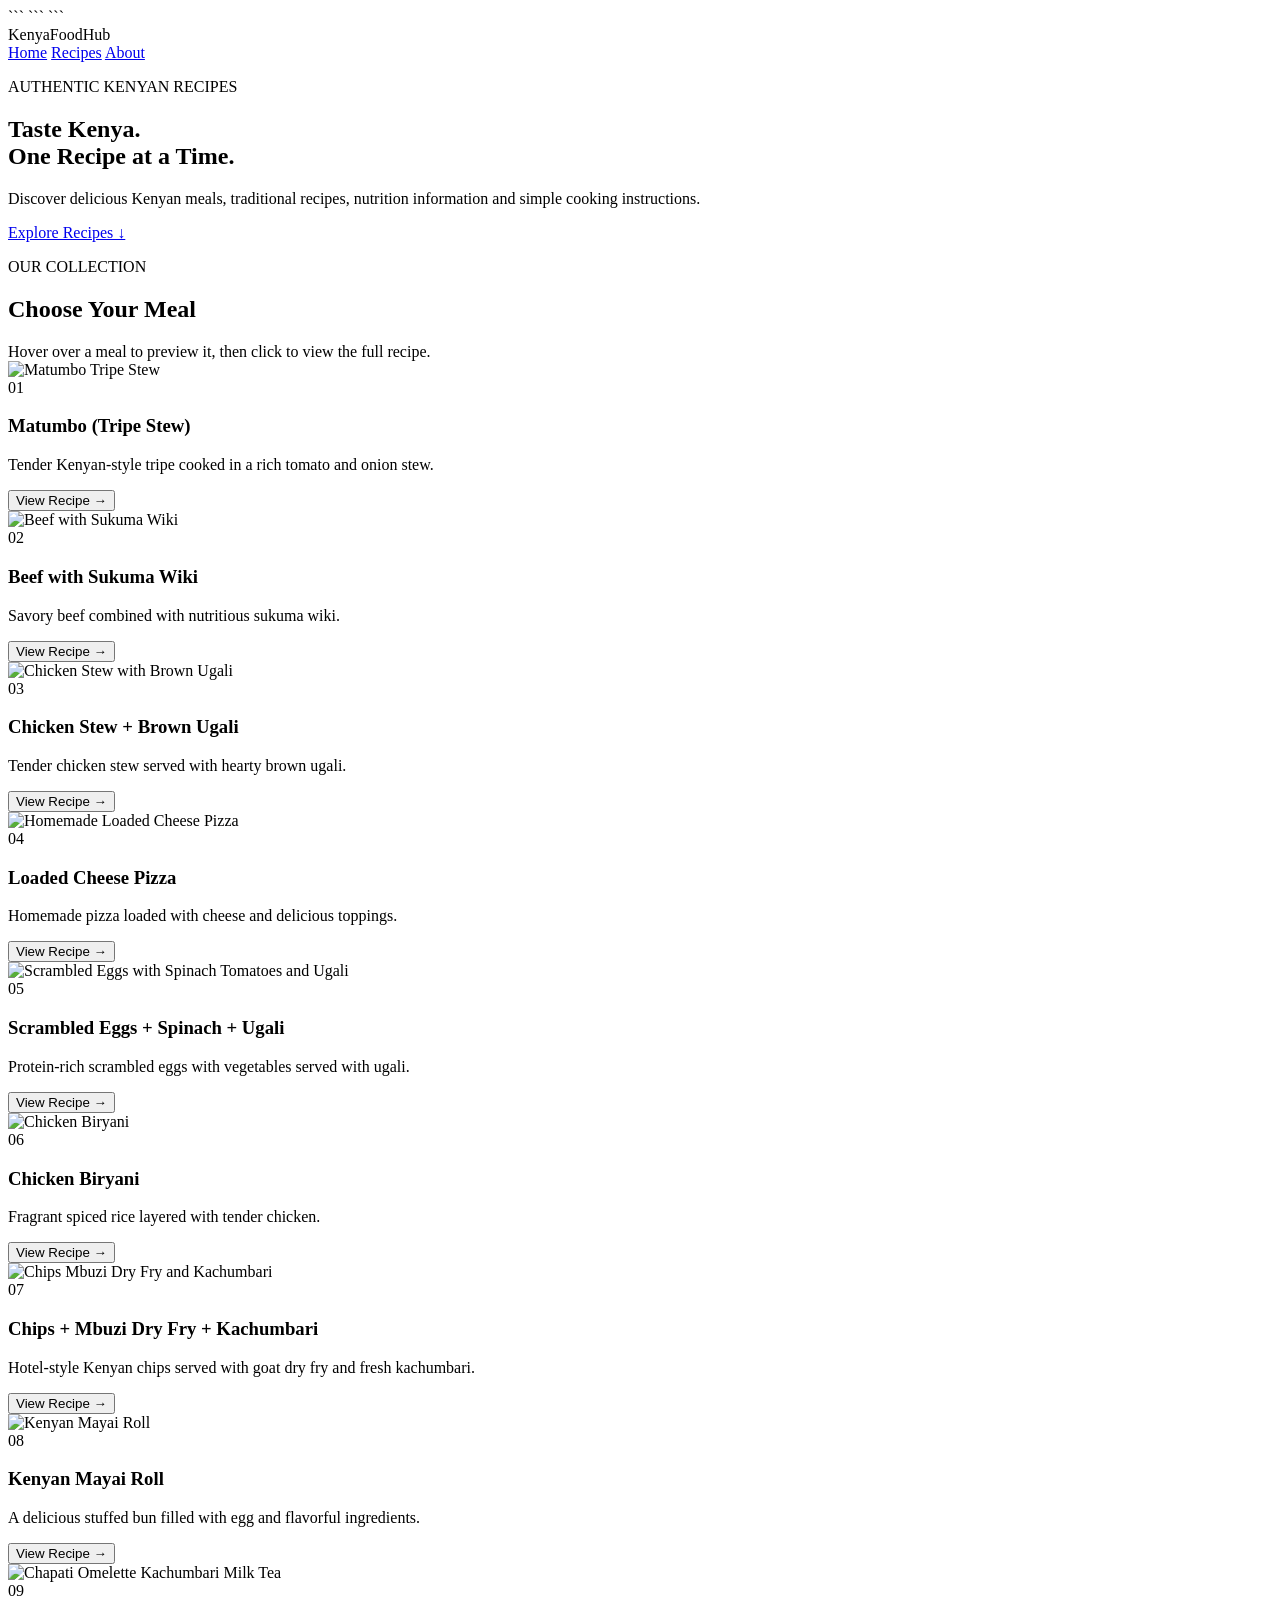
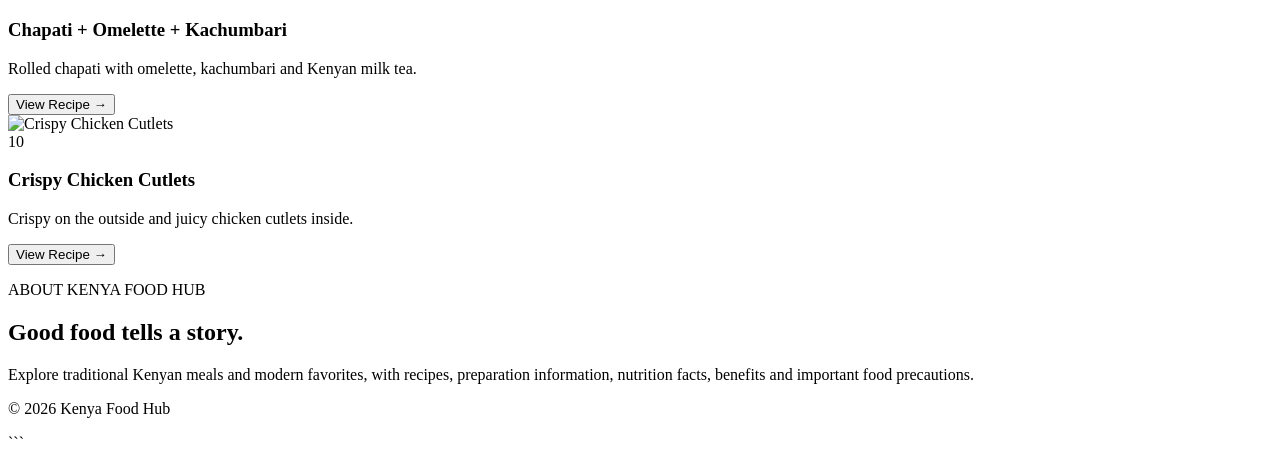
==== index.html @ bd7d0b72 "Create index.html" ====
<!DOCTYPE html>

<html lang="en">

<head>
    <meta charset="UTF-8">
    <meta name="viewport" content="width=device-width, initial-scale=1.0">

```
<title>Kenya Food Hub</title>

<link rel="stylesheet" href="style.css">
```

</head>

<body>

```
<!-- Main Background -->
<div class="background-image"></div>

<!-- Navigation -->
<header class="navbar">

    <div class="logo">
        Kenya<span>Food</span>Hub
    </div>

    <nav>
        <a href="#home">Home</a>
        <a href="#recipes">Recipes</a>
        <a href="#about">About</a>
    </nav>

</header>


<!-- HOME SECTION -->
<main>

    <section id="home" class="hero">

        <div class="hero-content">

            <p class="small-title">
                AUTHENTIC KENYAN RECIPES
            </p>

            <h1>
                Taste Kenya.<br>
                <span>One Recipe at a Time.</span>
            </h1>

            <p class="hero-description">
                Discover delicious Kenyan meals, traditional recipes,
                nutrition information and simple cooking instructions.
            </p>

            <a href="#recipes" class="explore-button">
                Explore Recipes ↓
            </a>

        </div>

    </section>


    <!-- RECIPES -->
    <section id="recipes" class="recipes-section">

        <div class="section-heading">

            <p>OUR COLLECTION</p>

            <h2>
                Choose Your Meal
            </h2>

            <span>
                Hover over a meal to preview it, then click to view the full recipe.
            </span>

        </div>


        <!-- Food Cards -->

        <div class="food-grid">

            <!-- Matumbo -->
            <article class="food-card"
                data-image="images/matumbo.jpg"
                onclick="openRecipe('matumbo')">

                <div class="food-image">
                    <img src="images/matumbo.jpg"
                         alt="Matumbo Tripe Stew">
                </div>

                <div class="food-info">

                    <span class="food-number">01</span>

                    <h3>Matumbo (Tripe Stew)</h3>

                    <p>
                        Tender Kenyan-style tripe cooked in a rich
                        tomato and onion stew.
                    </p>

                    <button>
                        View Recipe →
                    </button>

                </div>

            </article>


            <!-- Beef Sukuma -->
            <article class="food-card"
                data-image="images/beef-sukuma.jpg"
                onclick="openRecipe('beef-sukuma')">

                <div class="food-image">
                    <img src="images/beef-sukuma.jpg"
                         alt="Beef with Sukuma Wiki">
                </div>

                <div class="food-info">

                    <span class="food-number">02</span>

                    <h3>Beef with Sukuma Wiki</h3>

                    <p>
                        Savory beef combined with nutritious
                        sukuma wiki.
                    </p>

                    <button>
                        View Recipe →
                    </button>

                </div>

            </article>


            <!-- Chicken Ugali -->
            <article class="food-card"
                data-image="images/chicken-ugali.jpg"
                onclick="openRecipe('chicken-ugali')">

                <div class="food-image">
                    <img src="images/chicken-ugali.jpg"
                         alt="Chicken Stew with Brown Ugali">
                </div>

                <div class="food-info">

                    <span class="food-number">03</span>

                    <h3>Chicken Stew + Brown Ugali</h3>

                    <p>
                        Tender chicken stew served with
                        hearty brown ugali.
                    </p>

                    <button>
                        View Recipe →
                    </button>

                </div>

            </article>


            <!-- Pizza -->
            <article class="food-card"
                data-image="images/pizza.jpg"
                onclick="openRecipe('pizza')">

                <div class="food-image">
                    <img src="images/pizza.jpg"
                         alt="Homemade Loaded Cheese Pizza">
                </div>

                <div class="food-info">

                    <span class="food-number">04</span>

                    <h3>Loaded Cheese Pizza</h3>

                    <p>
                        Homemade pizza loaded with cheese and
                        delicious toppings.
                    </p>

                    <button>
                        View Recipe →
                    </button>

                </div>

            </article>


            <!-- Eggs -->
            <article class="food-card"
                data-image="images/eggs-ugali.jpg"
                onclick="openRecipe('eggs-ugali')">

                <div class="food-image">
                    <img src="images/eggs-ugali.jpg"
                         alt="Scrambled Eggs with Spinach Tomatoes and Ugali">
                </div>

                <div class="food-info">

                    <span class="food-number">05</span>

                    <h3>Scrambled Eggs + Spinach + Ugali</h3>

                    <p>
                        Protein-rich scrambled eggs with vegetables
                        served with ugali.
                    </p>

                    <button>
                        View Recipe →
                    </button>

                </div>

            </article>


            <!-- Biryani -->
            <article class="food-card"
                data-image="images/biryani.jpg"
                onclick="openRecipe('biryani')">

                <div class="food-image">
                    <img src="images/biryani.jpg"
                         alt="Chicken Biryani">
                </div>

                <div class="food-info">

                    <span class="food-number">06</span>

                    <h3>Chicken Biryani</h3>

                    <p>
                        Fragrant spiced rice layered with
                        tender chicken.
                    </p>

                    <button>
                        View Recipe →
                    </button>

                </div>

            </article>


            <!-- Chips Mbuzi -->
            <article class="food-card"
                data-image="images/chips-mbuzi.jpg"
                onclick="openRecipe('chips-mbuzi')">

                <div class="food-image">
                    <img src="images/chips-mbuzi.jpg"
                         alt="Chips Mbuzi Dry Fry and Kachumbari">
                </div>

                <div class="food-info">

                    <span class="food-number">07</span>

                    <h3>Chips + Mbuzi Dry Fry + Kachumbari</h3>

                    <p>
                        Hotel-style Kenyan chips served with
                        goat dry fry and fresh kachumbari.
                    </p>

                    <button>
                        View Recipe →
                    </button>

                </div>

            </article>


            <!-- Mayai Roll -->
            <article class="food-card"
                data-image="images/mayai-roll.jpg"
                onclick="openRecipe('mayai-roll')">

                <div class="food-image">
                    <img src="images/mayai-roll.jpg"
                         alt="Kenyan Mayai Roll">
                </div>

                <div class="food-info">

                    <span class="food-number">08</span>

                    <h3>Kenyan Mayai Roll</h3>

                    <p>
                        A delicious stuffed bun filled with
                        egg and flavorful ingredients.
                    </p>

                    <button>
                        View Recipe →
                    </button>

                </div>

            </article>


            <!-- Chapati -->
            <article class="food-card"
                data-image="images/chapati-omelette.jpg"
                onclick="openRecipe('chapati-omelette')">

                <div class="food-image">
                    <img src="images/chapati-omelette.jpg"
                         alt="Chapati Omelette Kachumbari Milk Tea">
                </div>

                <div class="food-info">

                    <span class="food-number">09</span>

                    <h3>Chapati + Omelette + Kachumbari</h3>

                    <p>
                        Rolled chapati with omelette, kachumbari
                        and Kenyan milk tea.
                    </p>

                    <button>
                        View Recipe →
                    </button>

                </div>

            </article>


            <!-- Chicken Cutlets -->
            <article class="food-card"
                data-image="images/chicken-cutlets.jpg"
                onclick="openRecipe('chicken-cutlets')">

                <div class="food-image">
                    <img src="images/chicken-cutlets.jpg"
                         alt="Crispy Chicken Cutlets">
                </div>

                <div class="food-info">

                    <span class="food-number">10</span>

                    <h3>Crispy Chicken Cutlets</h3>

                    <p>
                        Crispy on the outside and juicy
                        chicken cutlets inside.
                    </p>

                    <button>
                        View Recipe →
                    </button>

                </div>

            </article>

        </div>

    </section>


    <!-- ABOUT -->
    <section id="about" class="about-section">

        <p>ABOUT KENYA FOOD HUB</p>

        <h2>
            Good food tells a story.
        </h2>

        <p>
            Explore traditional Kenyan meals and modern favorites,
            with recipes, preparation information, nutrition facts,
            benefits and important food precautions.
        </p>

    </section>

</main>


<footer>

    <p>
        © 2026 Kenya Food Hub
    </p>

</footer>


<script src="script.js"></script>
```

</body>

</html>
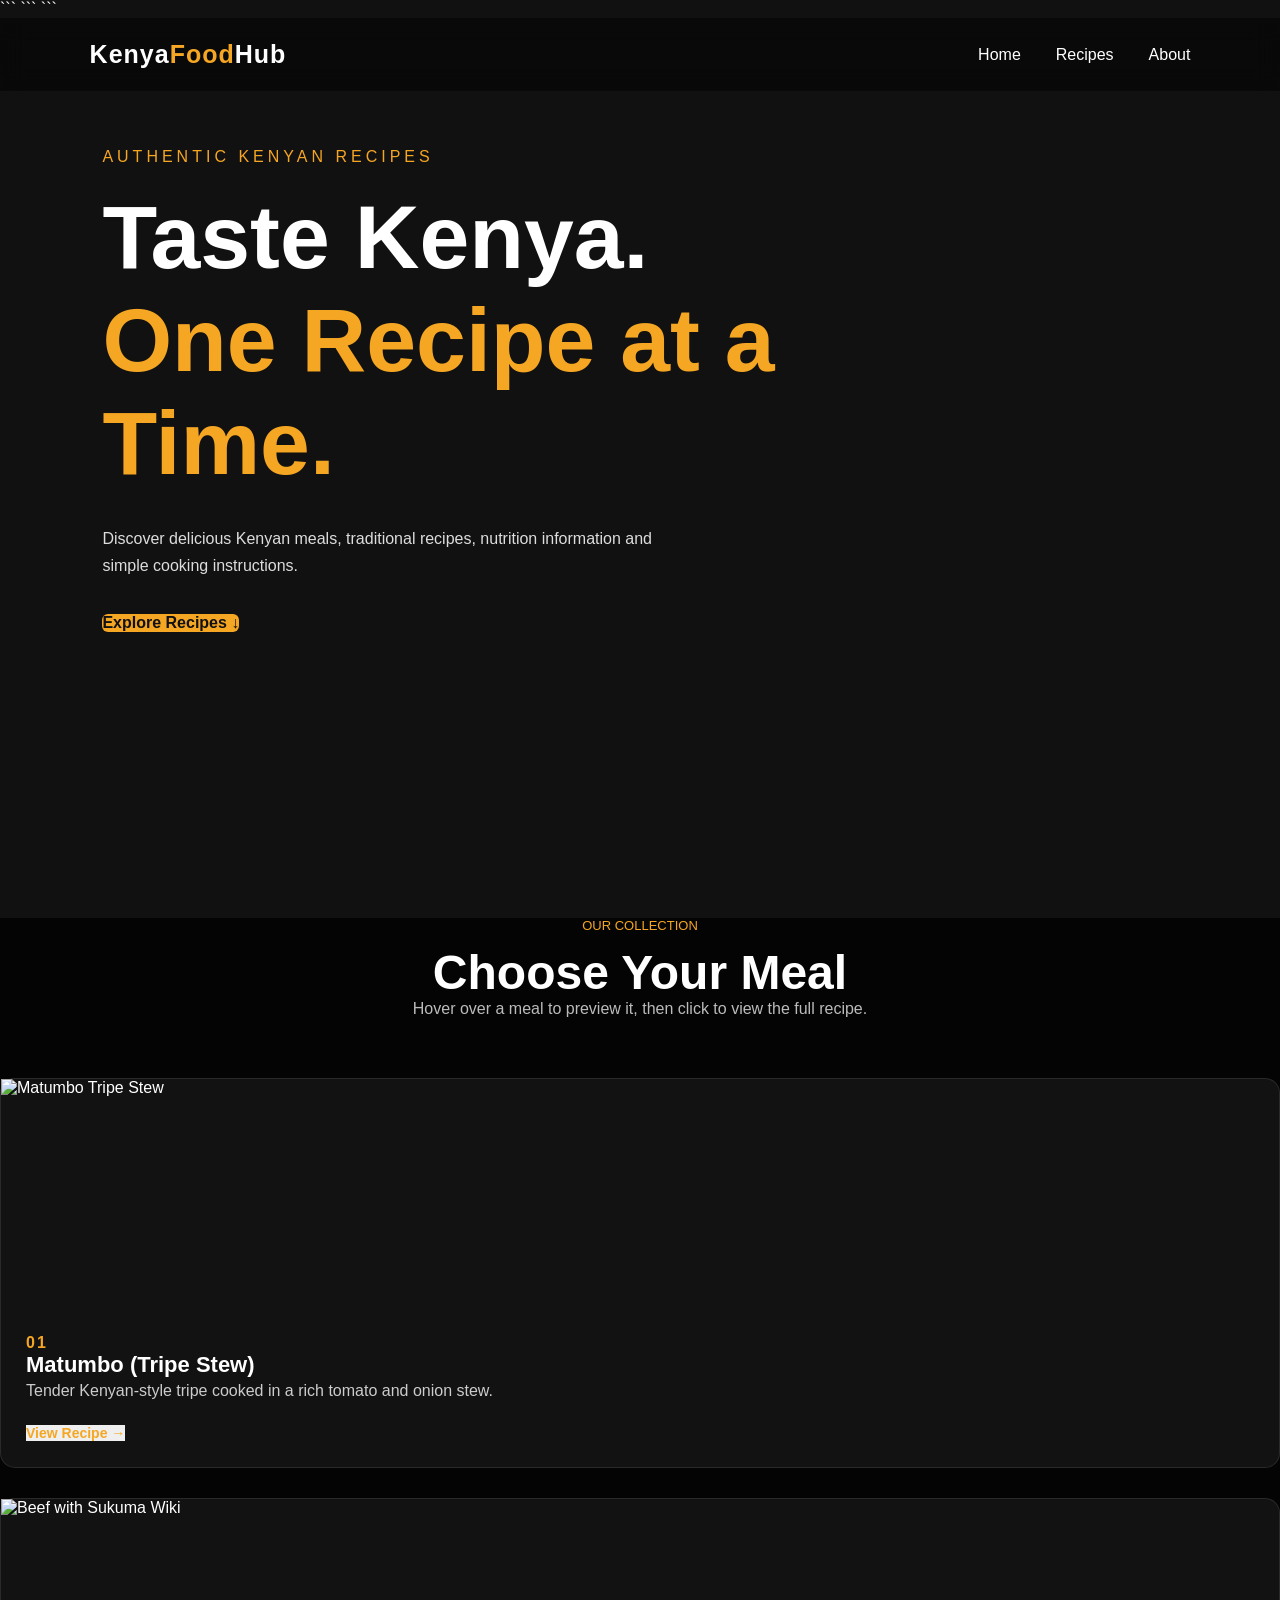
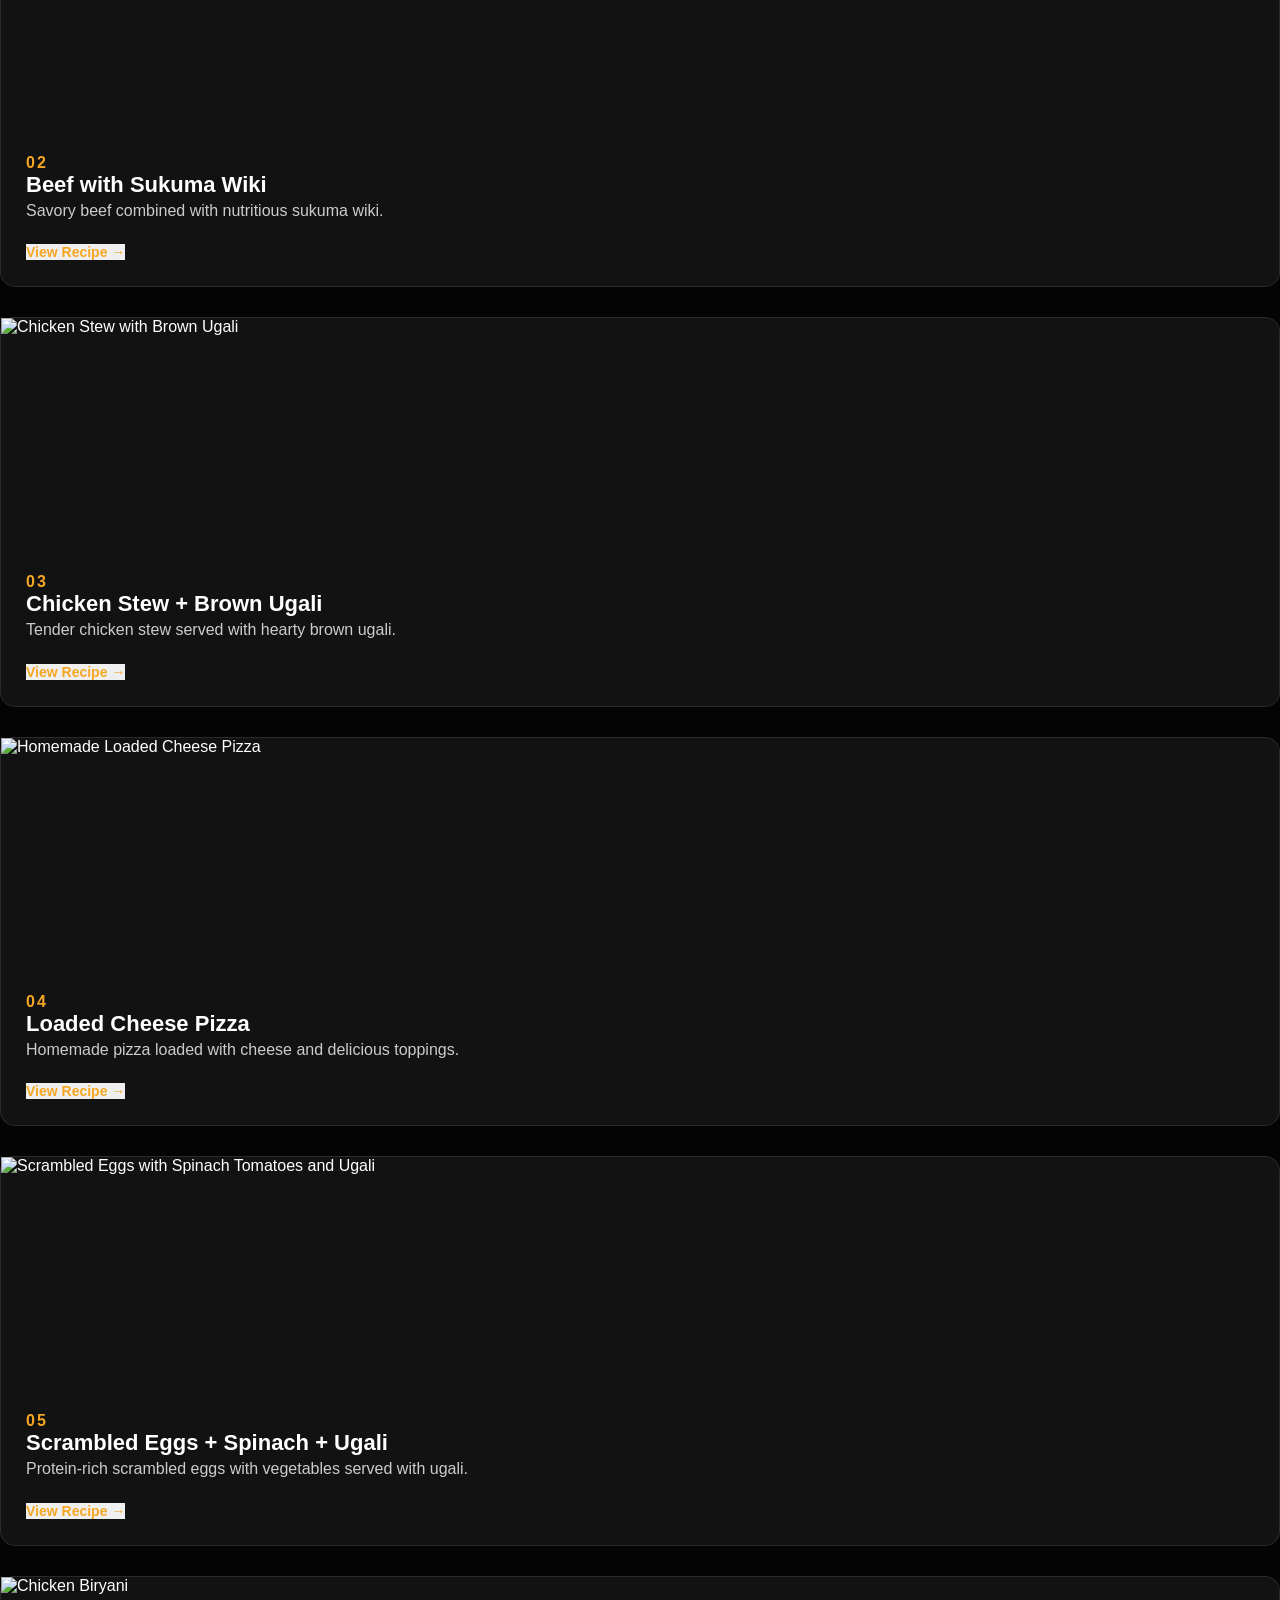
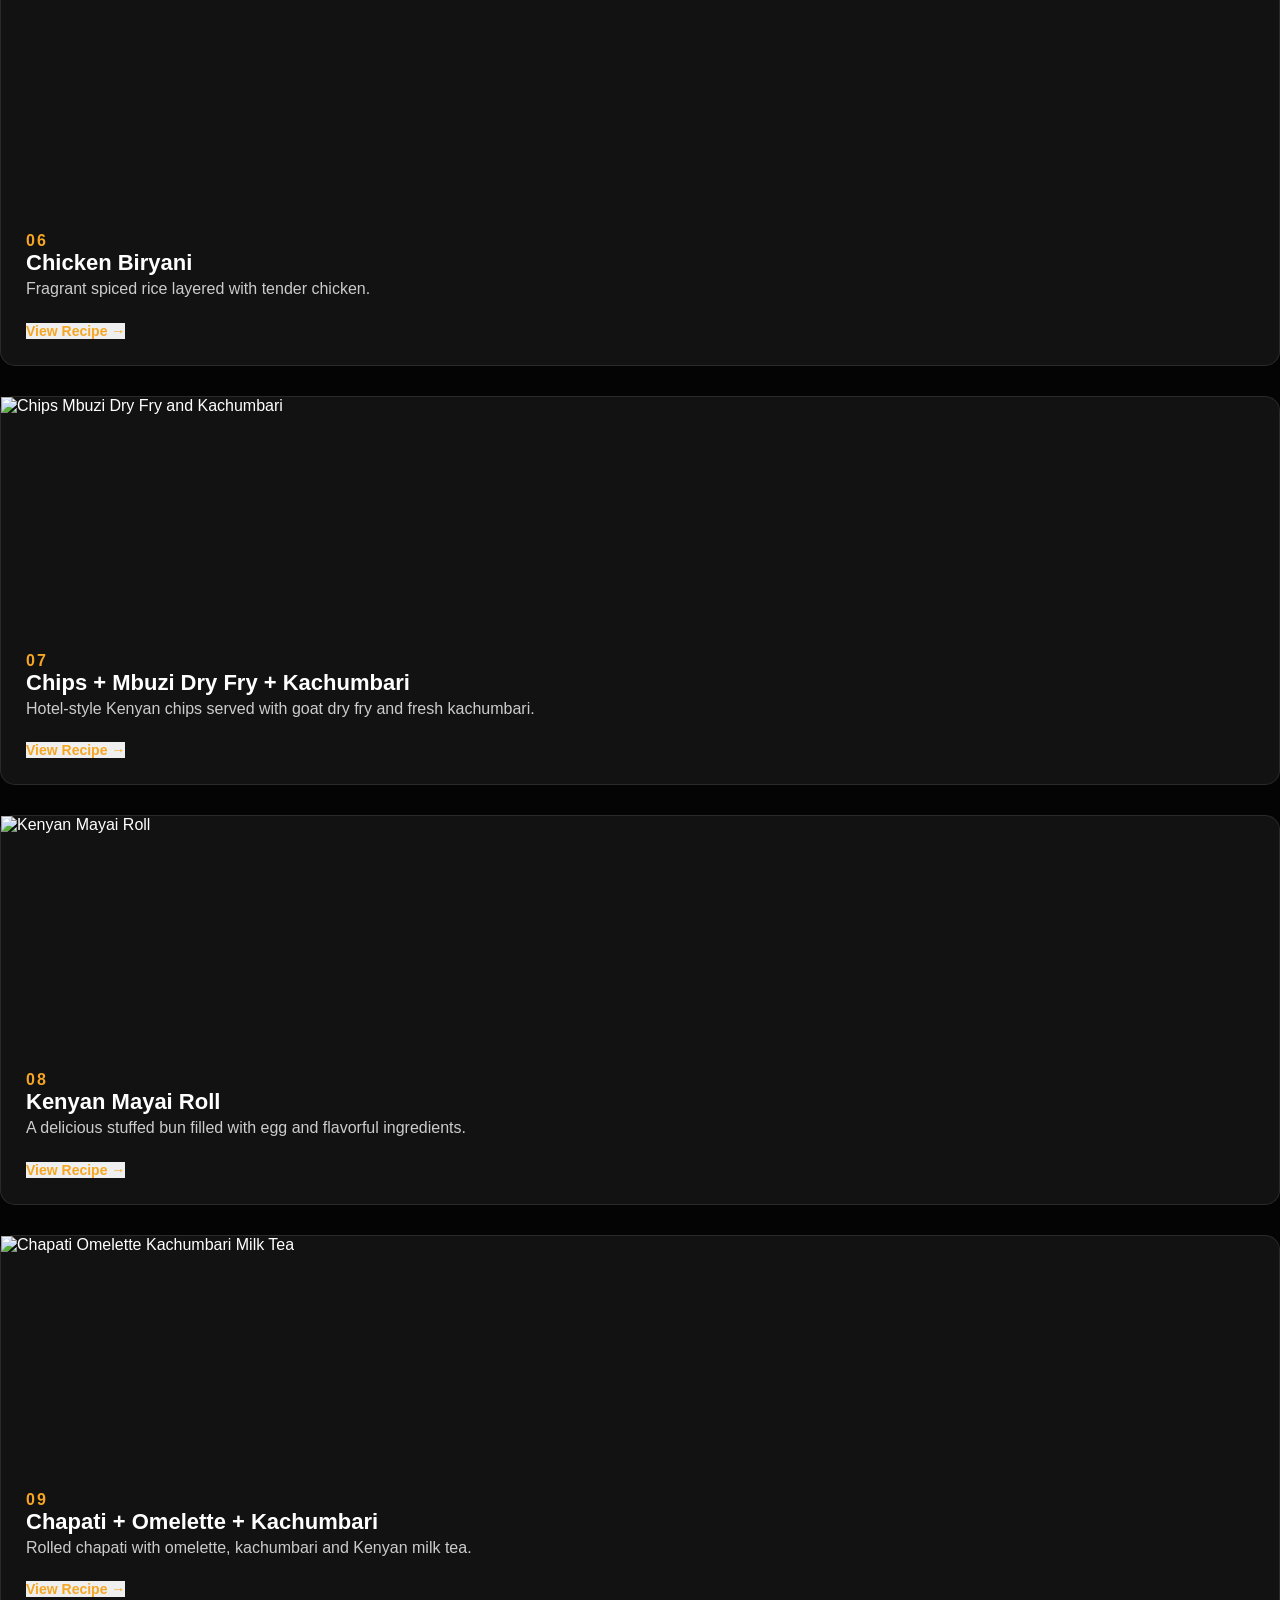
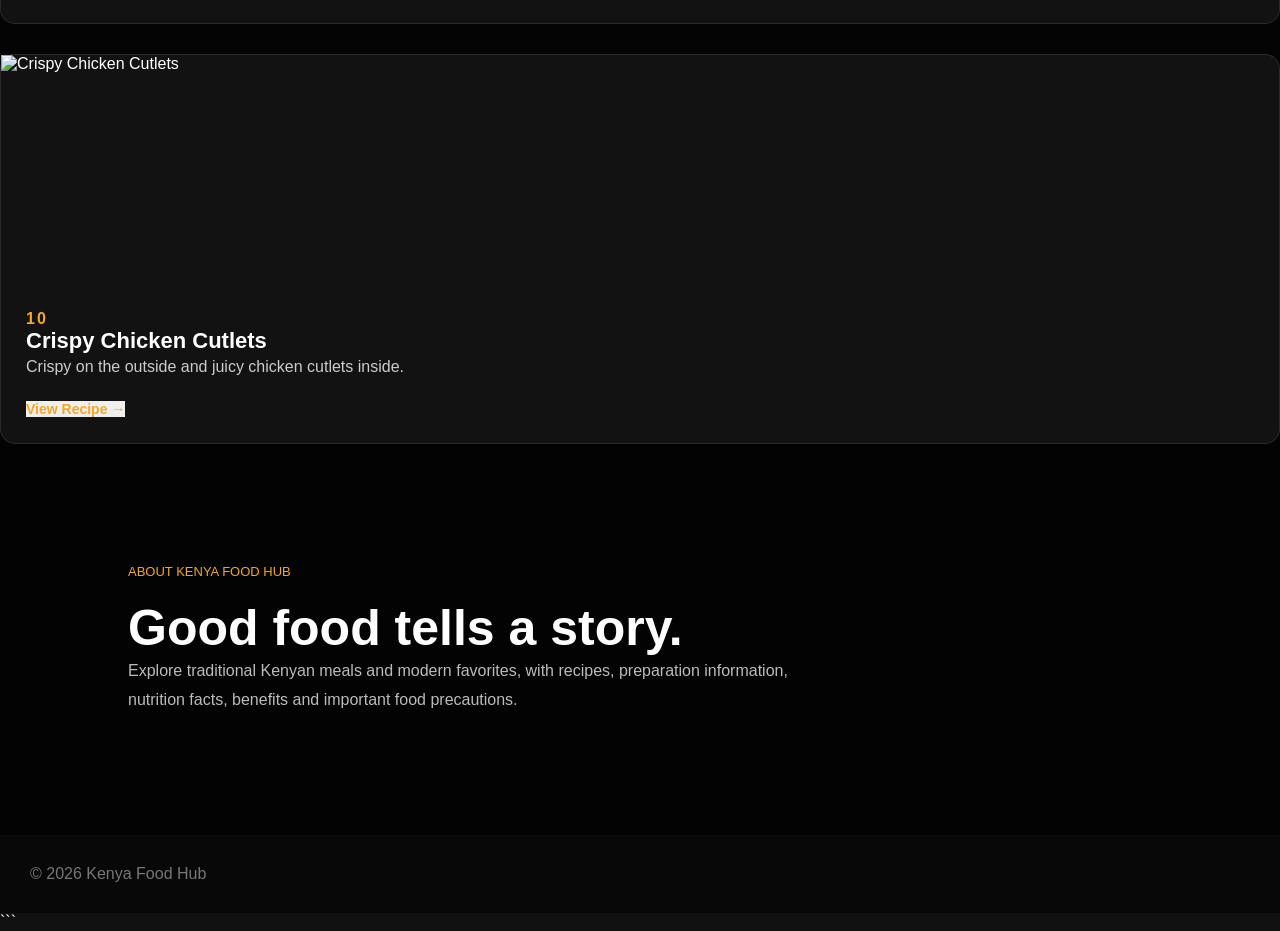
==== commit 9da21ca4: "Update index.html" ====
--- a/index.html
+++ b/index.html
@@ -90,11 +90,11 @@
 
             <!-- Matumbo -->
             <article class="food-card"
-                data-image="images/matumbo.jpg"
+                data-image="images/matumbo.jpeg"
                 onclick="openRecipe('matumbo')">
 
                 <div class="food-image">
-                    <img src="images/matumbo.jpg"
+                    <img src="images/matumbo.jpeg"
                          alt="Matumbo Tripe Stew">
                 </div>
 
@@ -120,11 +120,11 @@
 
             <!-- Beef Sukuma -->
             <article class="food-card"
-                data-image="images/beef-sukuma.jpg"
+                data-image="images/beef-sukuma.jpeg"
                 onclick="openRecipe('beef-sukuma')">
 
                 <div class="food-image">
-                    <img src="images/beef-sukuma.jpg"
+                    <img src="images/beef-sukuma.jpeg"
                          alt="Beef with Sukuma Wiki">
                 </div>
 
@@ -150,11 +150,11 @@
 
             <!-- Chicken Ugali -->
             <article class="food-card"
-                data-image="images/chicken-ugali.jpg"
+                data-image="images/chicken-ugali.jpeg"
                 onclick="openRecipe('chicken-ugali')">
 
                 <div class="food-image">
-                    <img src="images/chicken-ugali.jpg"
+                    <img src="images/chicken-ugali.jpeg"
                          alt="Chicken Stew with Brown Ugali">
                 </div>
 
@@ -180,11 +180,11 @@
 
             <!-- Pizza -->
             <article class="food-card"
-                data-image="images/pizza.jpg"
+                data-image="images/pizza.jpeg"
                 onclick="openRecipe('pizza')">
 
                 <div class="food-image">
-                    <img src="images/pizza.jpg"
+                    <img src="images/pizza.jpeg"
                          alt="Homemade Loaded Cheese Pizza">
                 </div>
 
@@ -210,11 +210,11 @@
 
             <!-- Eggs -->
             <article class="food-card"
-                data-image="images/eggs-ugali.jpg"
+                data-image="images/eggs-ugali.jpeg"
                 onclick="openRecipe('eggs-ugali')">
 
                 <div class="food-image">
-                    <img src="images/eggs-ugali.jpg"
+                    <img src="images/eggs-ugali.jpeg"
                          alt="Scrambled Eggs with Spinach Tomatoes and Ugali">
                 </div>
 
@@ -240,11 +240,11 @@
 
             <!-- Biryani -->
             <article class="food-card"
-                data-image="images/biryani.jpg"
+                data-image="images/biryani.jpeg"
                 onclick="openRecipe('biryani')">
 
                 <div class="food-image">
-                    <img src="images/biryani.jpg"
+                    <img src="images/biryani.jpeg"
                          alt="Chicken Biryani">
                 </div>
 
@@ -270,11 +270,11 @@
 
             <!-- Chips Mbuzi -->
             <article class="food-card"
-                data-image="images/chips-mbuzi.jpg"
+                data-image="images/chips-mbuzi.jpeg"
                 onclick="openRecipe('chips-mbuzi')">
 
                 <div class="food-image">
-                    <img src="images/chips-mbuzi.jpg"
+                    <img src="images/chips-mbuzi.jpeg"
                          alt="Chips Mbuzi Dry Fry and Kachumbari">
                 </div>
 
@@ -300,11 +300,11 @@
 
             <!-- Mayai Roll -->
             <article class="food-card"
-                data-image="images/mayai-roll.jpg"
+                data-image="images/mayai-roll.jpeg"
                 onclick="openRecipe('mayai-roll')">
 
                 <div class="food-image">
-                    <img src="images/mayai-roll.jpg"
+                    <img src="images/mayai-roll.jpeg"
                          alt="Kenyan Mayai Roll">
                 </div>
 
@@ -330,11 +330,11 @@
 
             <!-- Chapati -->
             <article class="food-card"
-                data-image="images/chapati-omelette.jpg"
+                data-image="images/chapati-omelette.jpeg"
                 onclick="openRecipe('chapati-omelette')">
 
                 <div class="food-image">
-                    <img src="images/chapati-omelette.jpg"
+                    <img src="images/chapati-omelette.jpeg"
                          alt="Chapati Omelette Kachumbari Milk Tea">
                 </div>
 
@@ -360,11 +360,11 @@
 
             <!-- Chicken Cutlets -->
             <article class="food-card"
-                data-image="images/chicken-cutlets.jpg"
+                data-image="images/chicken-cutlets.jpeg"
                 onclick="openRecipe('chicken-cutlets')">
 
                 <div class="food-image">
-                    <img src="images/chicken-cutlets.jpg"
+                    <img src="images/chicken-cutlets.jpeg"
                          alt="Crispy Chicken Cutlets">
                 </div>
 
--- a/style.css
+++ b/style.css
@@ -0,0 +1,578 @@
+/* =========================================
+KENYA FOOD HUB
+MAIN WEBSITE STYLES
+========================================= */
+
+/* RESET */
+
+* {
+  margin: 0;
+  padding: 0;
+  box-sizing: border-box;
+  }
+
+/* BODY */
+
+body {
+font-family: Arial, Helvetica, sans-serif;
+color: white;
+background: #111;
+overflow-x: hidden;
+}
+
+/* =========================================
+MAIN BACKGROUND
+========================================= */
+
+.background-image {
+position: fixed;
+inset: 0;
+
+```
+background-image:
+    linear-gradient(
+        rgba(0, 0, 0, 0.65),
+        rgba(0, 0, 0, 0.85)
+    ),
+    url("images/main-food.jpg");
+
+background-size: cover;
+background-position: center;
+
+z-index: -3;
+
+transform: scale(1.05);
+```
+
+}
+
+/* =========================================
+NAVIGATION
+========================================= */
+
+.navbar {
+position: fixed;
+
+```
+top: 0;
+left: 0;
+
+width: 100%;
+
+display: flex;
+justify-content: space-between;
+align-items: center;
+
+padding: 22px 7%;
+
+background: rgba(0, 0, 0, 0.45);
+
+backdrop-filter: blur(12px);
+
+z-index: 100;
+```
+
+}
+
+.logo {
+font-size: 25px;
+font-weight: bold;
+letter-spacing: 1px;
+}
+
+.logo span {
+color: #f5a623;
+}
+
+.navbar nav {
+display: flex;
+gap: 35px;
+}
+
+.navbar nav a {
+color: white;
+text-decoration: none;
+
+```
+font-size: 15px;
+
+transition: 0.3s;
+```
+
+}
+
+.navbar nav a:hover {
+color: #f5a623;
+}
+
+/* =========================================
+HERO
+========================================= */
+
+.hero {
+min-height: 100vh;
+
+```
+display: flex;
+align-items: center;
+
+padding: 130px 8% 80px;
+```
+
+}
+
+.hero-content {
+max-width: 750px;
+}
+
+.small-title {
+color: #f5a623;
+
+```
+font-size: 14px;
+
+letter-spacing: 4px;
+
+margin-bottom: 20px;
+```
+
+}
+
+.hero h1 {
+font-size: clamp(45px, 7vw, 90px);
+
+```
+line-height: 0.95;
+
+margin-bottom: 30px;
+```
+
+}
+
+.hero h1 span {
+color: #f5a623;
+}
+
+.hero-description {
+max-width: 600px;
+
+```
+font-size: 18px;
+
+line-height: 1.7;
+
+color: #ddd;
+
+margin-bottom: 35px;
+```
+
+}
+
+.explore-button {
+display: inline-block;
+
+```
+padding: 15px 28px;
+
+background: #f5a623;
+
+color: #111;
+
+text-decoration: none;
+
+font-weight: bold;
+
+border-radius: 6px;
+
+transition: 0.3s;
+```
+
+}
+
+.explore-button:hover {
+transform: translateY(-4px);
+
+```
+background: white;
+```
+
+}
+
+/* =========================================
+RECIPES SECTION
+========================================= */
+
+.recipes-section {
+position: relative;
+
+```
+padding: 100px 7%;
+
+background: rgba(0, 0, 0, 0.72);
+```
+
+}
+
+.section-heading {
+text-align: center;
+
+```
+max-width: 700px;
+
+margin: 0 auto 60px;
+```
+
+}
+
+.section-heading p {
+color: #f5a623;
+
+```
+letter-spacing: 3px;
+
+font-size: 13px;
+
+margin-bottom: 12px;
+```
+
+}
+
+.section-heading h2 {
+font-size: 48px;
+
+```
+margin-bottom: 15px;
+```
+
+}
+
+.section-heading span {
+color: #bbb;
+
+```
+line-height: 1.6;
+```
+
+}
+
+/* =========================================
+FOOD GRID
+========================================= */
+
+.food-grid {
+display: grid;
+
+```
+grid-template-columns:
+    repeat(auto-fit, minmax(280px, 1fr));
+
+gap: 30px;
+
+max-width: 1400px;
+
+margin: auto;
+```
+
+}
+
+/* =========================================
+FOOD CARD
+========================================= */
+
+.food-card {
+position: relative;
+
+```
+overflow: hidden;
+
+border-radius: 15px;
+
+background: rgba(20, 20, 20, 0.9);
+
+border: 1px solid rgba(255, 255, 255, 0.1);
+
+cursor: pointer;
+
+transition:
+    transform 0.4s ease,
+    border 0.4s ease;
+```
+
+}
+
+.food-card:hover {
+transform: translateY(-10px);
+
+```
+border-color: #f5a623;
+```
+
+}
+
+/* =========================================
+HOVER BACKGROUND EFFECT
+========================================= */
+
+.food-card::before {
+content: "";
+
+```
+position: absolute;
+
+inset: -25px;
+
+background-image:
+    var(--food-background);
+
+background-size: cover;
+
+background-position: center;
+
+filter: blur(18px);
+
+opacity: 0;
+
+transform: scale(1.15);
+
+transition: opacity 0.5s ease;
+
+z-index: 0;
+```
+
+}
+
+.food-card:hover::before {
+opacity: 0.35;
+}
+
+/* DARK LAYER */
+
+.food-card::after {
+content: "";
+
+```
+position: absolute;
+
+inset: 0;
+
+background:
+    linear-gradient(
+        rgba(0,0,0,0.25),
+        rgba(0,0,0,0.85)
+    );
+
+opacity: 0;
+
+transition: 0.5s;
+
+z-index: 1;
+```
+
+}
+
+.food-card:hover::after {
+opacity: 1;
+}
+
+/* =========================================
+FOOD IMAGE
+========================================= */
+
+.food-image {
+height: 230px;
+
+```
+overflow: hidden;
+
+position: relative;
+
+z-index: 2;
+```
+
+}
+
+.food-image img {
+width: 100%;
+
+```
+height: 100%;
+
+object-fit: cover;
+
+transition: 0.6s;
+```
+
+}
+
+.food-card:hover .food-image img {
+transform: scale(1.08);
+}
+
+/* =========================================
+FOOD INFORMATION
+========================================= */
+
+.food-info {
+position: relative;
+
+```
+z-index: 3;
+
+padding: 25px;
+```
+
+}
+
+.food-number {
+color: #f5a623;
+
+```
+font-size: 13px;
+
+font-weight: bold;
+
+letter-spacing: 2px;
+```
+
+}
+
+.food-info h3 {
+font-size: 22px;
+
+```
+margin: 10px 0 12px;
+```
+
+}
+
+.food-info p {
+color: #ccc;
+
+```
+font-size: 14px;
+
+line-height: 1.6;
+
+margin-bottom: 20px;
+```
+
+}
+
+.food-info button {
+border: none;
+
+```
+background: transparent;
+
+color: #f5a623;
+
+font-weight: bold;
+
+cursor: pointer;
+
+font-size: 14px;
+```
+
+}
+
+/* =========================================
+ABOUT
+========================================= */
+
+.about-section {
+padding: 120px 10%;
+
+```
+text-align: center;
+
+background: rgba(0, 0, 0, 0.8);
+```
+
+}
+
+.about-section > p:first-child {
+color: #f5a623;
+
+```
+letter-spacing: 3px;
+
+font-size: 13px;
+
+margin-bottom: 20px;
+```
+
+}
+
+.about-section h2 {
+font-size: 50px;
+
+```
+margin-bottom: 25px;
+```
+
+}
+
+.about-section p:last-child {
+max-width: 700px;
+
+```
+margin: auto;
+
+color: #bbb;
+
+line-height: 1.8;
+```
+
+}
+
+/* =========================================
+FOOTER
+========================================= */
+
+footer {
+padding: 30px;
+
+```
+text-align: center;
+
+background: #080808;
+
+color: #777;
+```
+
+}
+
+/* =========================================
+MOBILE
+========================================= */
+
+@media (max-width: 700px) {
+
+```
+.navbar {
+    padding: 18px 5%;
+}
+
+.navbar nav {
+    gap: 15px;
+}
+
+.navbar nav a {
+    font-size: 13px;
+}
+
+.hero {
+    padding-left: 6%;
+    padding-right: 6%;
+}
+
+.section-heading h2 {
+    font-size: 36px;
+}
+
+.about-section h2 {
+    font-size: 36px;
+}
+```
+
+}
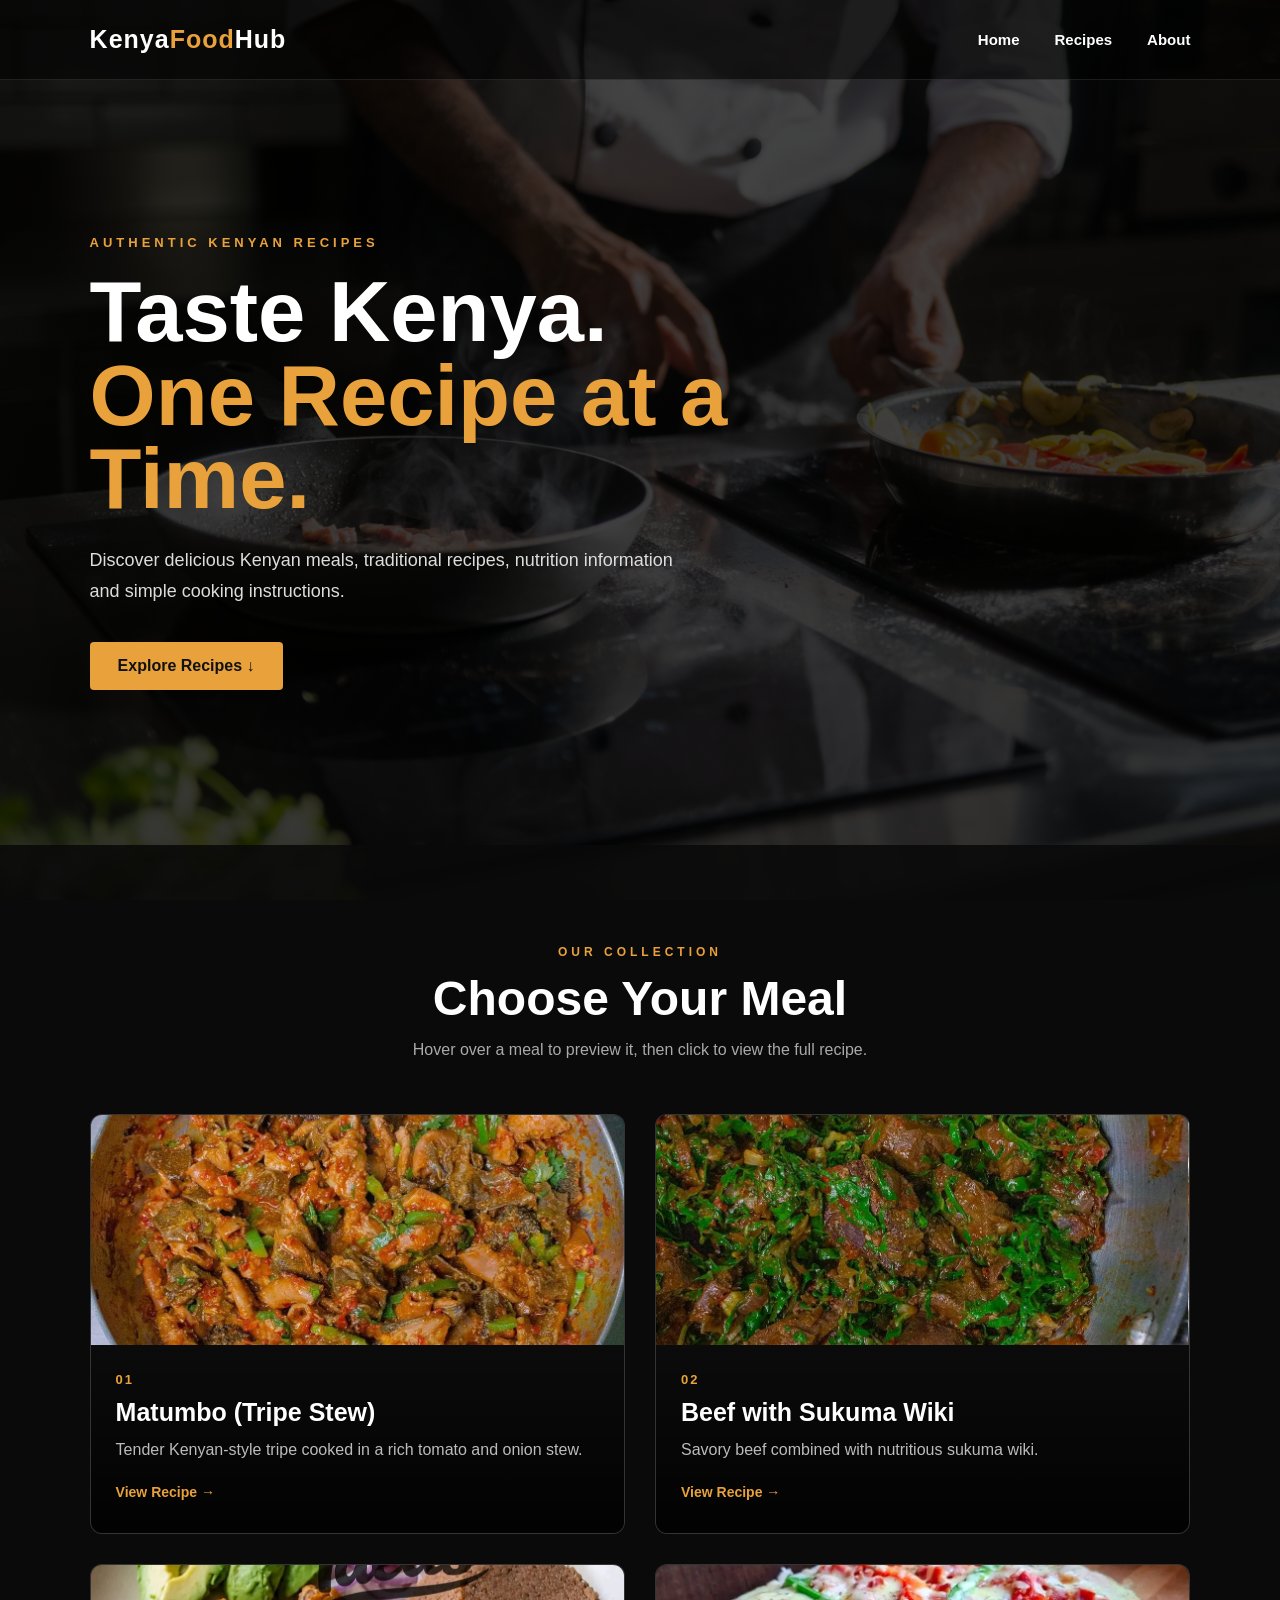
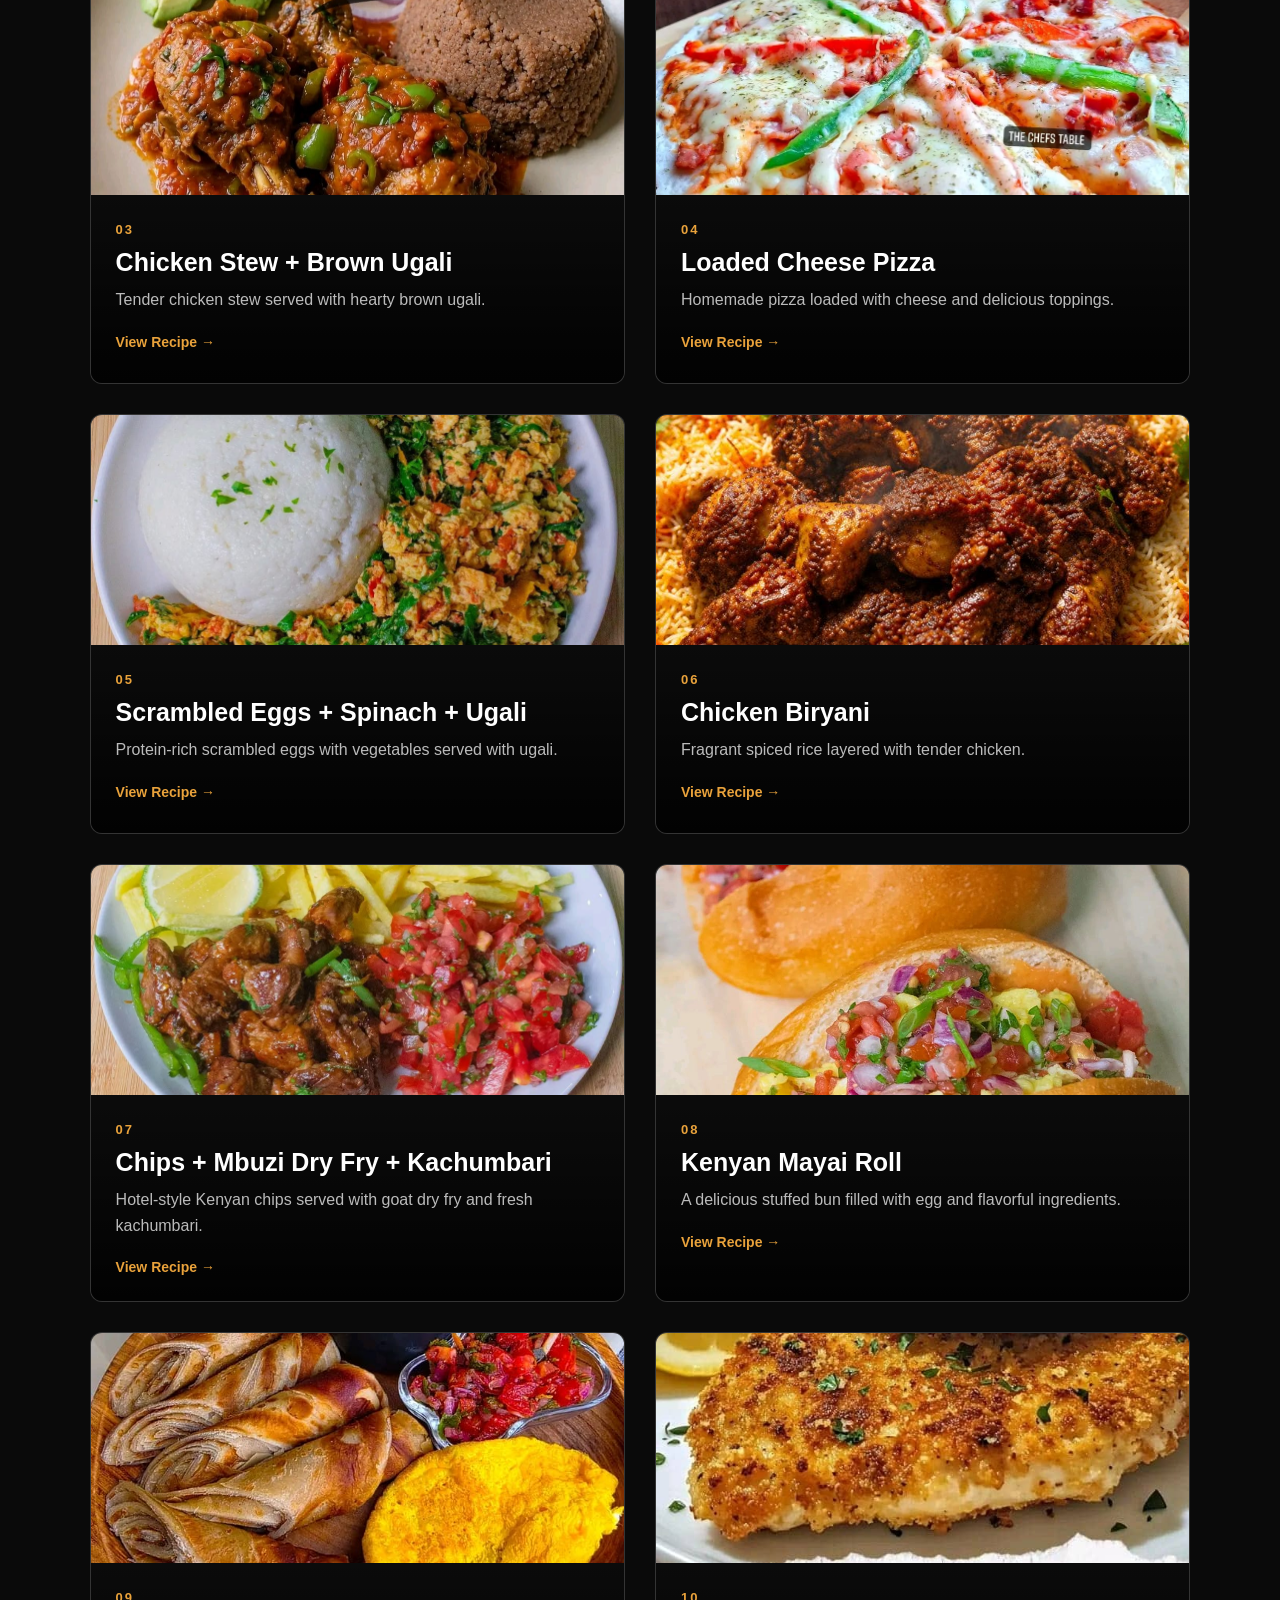
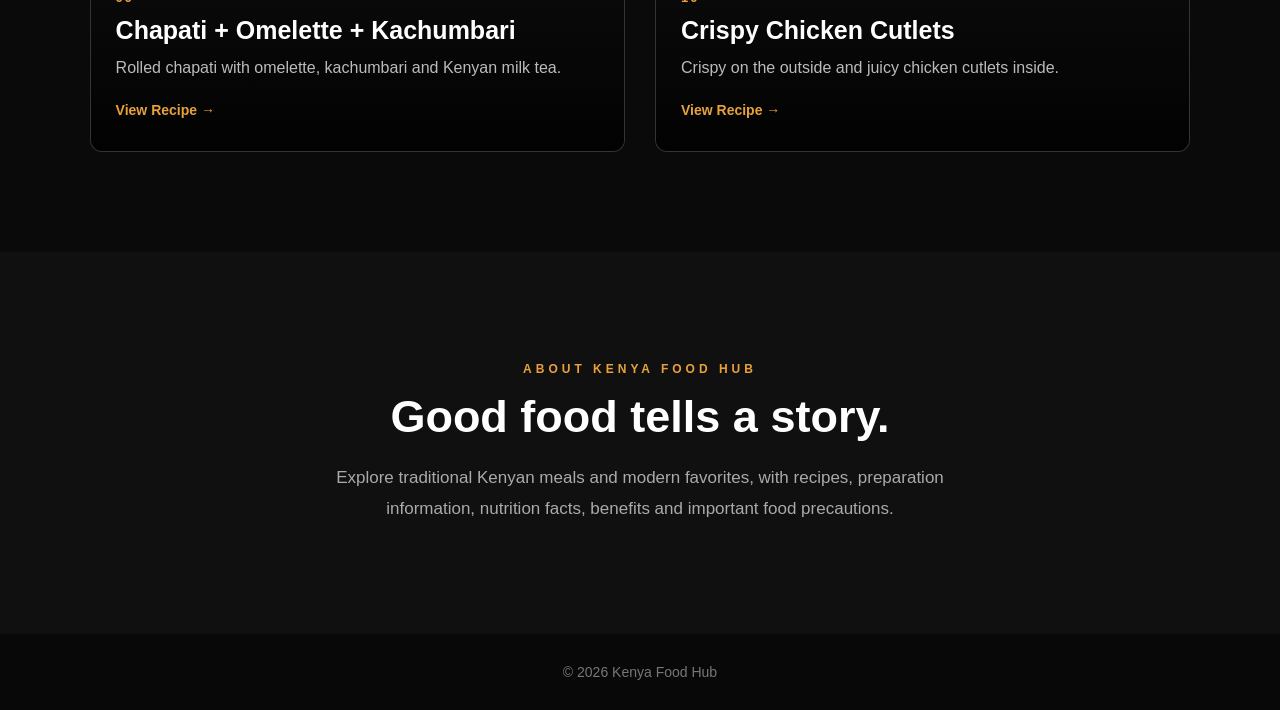
==== commit 1d661e56: "Update index.html" ====
--- a/index.html
+++ b/index.html
@@ -1,28 +1,17 @@
 <!DOCTYPE html>
-
 <html lang="en">
-
 <head>
     <meta charset="UTF-8">
     <meta name="viewport" content="width=device-width, initial-scale=1.0">
-
-```
-<title>Kenya Food Hub</title>
-
-<link rel="stylesheet" href="style.css">
-```
-
+    <title>Kenya Food Hub</title>
+    <link rel="stylesheet" href="style.css">
 </head>
 
 <body>
 
-```
-<!-- Main Background -->
 <div class="background-image"></div>
 
-<!-- Navigation -->
 <header class="navbar">
-
     <div class="logo">
         Kenya<span>Food</span>Hub
     </div>
@@ -32,398 +21,419 @@
         <a href="#recipes">Recipes</a>
         <a href="#about">About</a>
     </nav>
-
 </header>
 
-
-<!-- HOME SECTION -->
 <main>
 
-    <section id="home" class="hero">
-
-        <div class="hero-content">
-
-            <p class="small-title">
-                AUTHENTIC KENYAN RECIPES
-            </p>
-
-            <h1>
-                Taste Kenya.<br>
-                <span>One Recipe at a Time.</span>
-            </h1>
-
-            <p class="hero-description">
-                Discover delicious Kenyan meals, traditional recipes,
-                nutrition information and simple cooking instructions.
-            </p>
-
-            <a href="#recipes" class="explore-button">
-                Explore Recipes ↓
-            </a>
-
-        </div>
-
-    </section>
-
-
-    <!-- RECIPES -->
-    <section id="recipes" class="recipes-section">
-
-        <div class="section-heading">
-
-            <p>OUR COLLECTION</p>
-
-            <h2>
-                Choose Your Meal
-            </h2>
-
-            <span>
-                Hover over a meal to preview it, then click to view the full recipe.
-            </span>
-
-        </div>
-
-
-        <!-- Food Cards -->
-
-        <div class="food-grid">
-
-            <!-- Matumbo -->
-            <article class="food-card"
-                data-image="images/matumbo.jpeg"
-                onclick="openRecipe('matumbo')">
-
-                <div class="food-image">
-                    <img src="images/matumbo.jpeg"
-                         alt="Matumbo Tripe Stew">
-                </div>
-
-                <div class="food-info">
-
-                    <span class="food-number">01</span>
-
-                    <h3>Matumbo (Tripe Stew)</h3>
-
-                    <p>
-                        Tender Kenyan-style tripe cooked in a rich
-                        tomato and onion stew.
-                    </p>
-
-                    <button>
-                        View Recipe →
-                    </button>
-
-                </div>
-
-            </article>
-
-
-            <!-- Beef Sukuma -->
-            <article class="food-card"
-                data-image="images/beef-sukuma.jpeg"
-                onclick="openRecipe('beef-sukuma')">
-
-                <div class="food-image">
-                    <img src="images/beef-sukuma.jpeg"
-                         alt="Beef with Sukuma Wiki">
-                </div>
-
-                <div class="food-info">
-
-                    <span class="food-number">02</span>
-
-                    <h3>Beef with Sukuma Wiki</h3>
-
-                    <p>
-                        Savory beef combined with nutritious
-                        sukuma wiki.
-                    </p>
-
-                    <button>
-                        View Recipe →
-                    </button>
-
-                </div>
-
-            </article>
-
-
-            <!-- Chicken Ugali -->
-            <article class="food-card"
-                data-image="images/chicken-ugali.jpeg"
-                onclick="openRecipe('chicken-ugali')">
-
-                <div class="food-image">
-                    <img src="images/chicken-ugali.jpeg"
-                         alt="Chicken Stew with Brown Ugali">
-                </div>
-
-                <div class="food-info">
-
-                    <span class="food-number">03</span>
-
-                    <h3>Chicken Stew + Brown Ugali</h3>
-
-                    <p>
-                        Tender chicken stew served with
-                        hearty brown ugali.
-                    </p>
-
-                    <button>
-                        View Recipe →
-                    </button>
-
-                </div>
-
-            </article>
-
-
-            <!-- Pizza -->
-            <article class="food-card"
-                data-image="images/pizza.jpeg"
-                onclick="openRecipe('pizza')">
-
-                <div class="food-image">
-                    <img src="images/pizza.jpeg"
-                         alt="Homemade Loaded Cheese Pizza">
-                </div>
-
-                <div class="food-info">
-
-                    <span class="food-number">04</span>
-
-                    <h3>Loaded Cheese Pizza</h3>
-
-                    <p>
-                        Homemade pizza loaded with cheese and
-                        delicious toppings.
-                    </p>
-
-                    <button>
-                        View Recipe →
-                    </button>
-
-                </div>
-
-            </article>
-
-
-            <!-- Eggs -->
-            <article class="food-card"
-                data-image="images/eggs-ugali.jpeg"
-                onclick="openRecipe('eggs-ugali')">
-
-                <div class="food-image">
-                    <img src="images/eggs-ugali.jpeg"
-                         alt="Scrambled Eggs with Spinach Tomatoes and Ugali">
-                </div>
-
-                <div class="food-info">
-
-                    <span class="food-number">05</span>
-
-                    <h3>Scrambled Eggs + Spinach + Ugali</h3>
-
-                    <p>
-                        Protein-rich scrambled eggs with vegetables
-                        served with ugali.
-                    </p>
-
-                    <button>
-                        View Recipe →
-                    </button>
-
-                </div>
-
-            </article>
-
-
-            <!-- Biryani -->
-            <article class="food-card"
-                data-image="images/biryani.jpeg"
-                onclick="openRecipe('biryani')">
-
-                <div class="food-image">
-                    <img src="images/biryani.jpeg"
-                         alt="Chicken Biryani">
-                </div>
-
-                <div class="food-info">
-
-                    <span class="food-number">06</span>
-
-                    <h3>Chicken Biryani</h3>
-
-                    <p>
-                        Fragrant spiced rice layered with
-                        tender chicken.
-                    </p>
-
-                    <button>
-                        View Recipe →
-                    </button>
-
-                </div>
-
-            </article>
-
-
-            <!-- Chips Mbuzi -->
-            <article class="food-card"
-                data-image="images/chips-mbuzi.jpeg"
-                onclick="openRecipe('chips-mbuzi')">
-
-                <div class="food-image">
-                    <img src="images/chips-mbuzi.jpeg"
-                         alt="Chips Mbuzi Dry Fry and Kachumbari">
-                </div>
-
-                <div class="food-info">
-
-                    <span class="food-number">07</span>
-
-                    <h3>Chips + Mbuzi Dry Fry + Kachumbari</h3>
-
-                    <p>
-                        Hotel-style Kenyan chips served with
-                        goat dry fry and fresh kachumbari.
-                    </p>
-
-                    <button>
-                        View Recipe →
-                    </button>
-
-                </div>
-
-            </article>
-
-
-            <!-- Mayai Roll -->
-            <article class="food-card"
-                data-image="images/mayai-roll.jpeg"
-                onclick="openRecipe('mayai-roll')">
-
-                <div class="food-image">
-                    <img src="images/mayai-roll.jpeg"
-                         alt="Kenyan Mayai Roll">
-                </div>
-
-                <div class="food-info">
-
-                    <span class="food-number">08</span>
-
-                    <h3>Kenyan Mayai Roll</h3>
-
-                    <p>
-                        A delicious stuffed bun filled with
-                        egg and flavorful ingredients.
-                    </p>
-
-                    <button>
-                        View Recipe →
-                    </button>
-
-                </div>
-
-            </article>
-
-
-            <!-- Chapati -->
-            <article class="food-card"
-                data-image="images/chapati-omelette.jpeg"
-                onclick="openRecipe('chapati-omelette')">
-
-                <div class="food-image">
-                    <img src="images/chapati-omelette.jpeg"
-                         alt="Chapati Omelette Kachumbari Milk Tea">
-                </div>
-
-                <div class="food-info">
-
-                    <span class="food-number">09</span>
-
-                    <h3>Chapati + Omelette + Kachumbari</h3>
-
-                    <p>
-                        Rolled chapati with omelette, kachumbari
-                        and Kenyan milk tea.
-                    </p>
-
-                    <button>
-                        View Recipe →
-                    </button>
-
-                </div>
-
-            </article>
-
-
-            <!-- Chicken Cutlets -->
-            <article class="food-card"
-                data-image="images/chicken-cutlets.jpeg"
-                onclick="openRecipe('chicken-cutlets')">
-
-                <div class="food-image">
-                    <img src="images/chicken-cutlets.jpeg"
-                         alt="Crispy Chicken Cutlets">
-                </div>
-
-                <div class="food-info">
-
-                    <span class="food-number">10</span>
-
-                    <h3>Crispy Chicken Cutlets</h3>
-
-                    <p>
-                        Crispy on the outside and juicy
-                        chicken cutlets inside.
-                    </p>
-
-                    <button>
-                        View Recipe →
-                    </button>
-
-                </div>
-
-            </article>
-
-        </div>
-
-    </section>
-
-
-    <!-- ABOUT -->
-    <section id="about" class="about-section">
-
-        <p>ABOUT KENYA FOOD HUB</p>
-
-        <h2>
-            Good food tells a story.
-        </h2>
-
-        <p>
-            Explore traditional Kenyan meals and modern favorites,
-            with recipes, preparation information, nutrition facts,
-            benefits and important food precautions.
+<section id="home" class="hero">
+
+    <div class="hero-content">
+
+        <p class="small-title">AUTHENTIC KENYAN RECIPES</p>
+
+        <h1>
+            Taste Kenya.<br>
+            <span>One Recipe at a Time.</span>
+        </h1>
+
+        <p class="hero-description">
+            Discover delicious Kenyan meals, traditional recipes, nutrition information and simple cooking instructions.
         </p>
 
-    </section>
+        <a href="#recipes" class="explore-button">
+            Explore Recipes ↓
+        </a>
+
+    </div>
+
+</section>
+
+
+<section id="recipes" class="recipes-section">
+
+    <div class="section-heading">
+
+        <p>OUR COLLECTION</p>
+
+        <h2>Choose Your Meal</h2>
+
+        <span>
+            Hover over a meal to preview it, then click to view the full recipe.
+        </span>
+
+    </div>
+
+
+    <div class="food-grid">
+
+
+        <!-- 01 MATUMBO -->
+
+        <article
+            class="food-card"
+            data-image="images/Matumbo.jpeg"
+            onclick="openRecipe('matumbo')"
+        >
+
+            <div class="food-image">
+                <img
+                    src="images/Matumbo.jpeg"
+                    alt="Matumbo Tripe Stew"
+                >
+            </div>
+
+            <div class="food-info">
+
+                <span class="food-number">01</span>
+
+                <h3>Matumbo (Tripe Stew)</h3>
+
+                <p>
+                    Tender Kenyan-style tripe cooked in a rich tomato and onion stew.
+                </p>
+
+                <button>View Recipe →</button>
+
+            </div>
+
+        </article>
+
+
+        <!-- 02 BEEF WITH SUKUMA -->
+
+        <article
+            class="food-card"
+            data-image="images/Beef with Sukuma Wiki.jpeg"
+            onclick="openRecipe('beef-sukuma')"
+        >
+
+            <div class="food-image">
+
+                <img
+                    src="images/Beef with Sukuma Wiki.jpeg"
+                    alt="Beef with Sukuma Wiki"
+                >
+
+            </div>
+
+            <div class="food-info">
+
+                <span class="food-number">02</span>
+
+                <h3>Beef with Sukuma Wiki</h3>
+
+                <p>
+                    Savory beef combined with nutritious sukuma wiki.
+                </p>
+
+                <button>View Recipe →</button>
+
+            </div>
+
+        </article>
+
+
+        <!-- 03 CHICKEN STEW + BROWN UGALI -->
+
+        <article
+            class="food-card"
+            data-image="images/Chicken Stew + Brown Ugali.jpeg"
+            onclick="openRecipe('chicken-ugali')"
+        >
+
+            <div class="food-image">
+
+                <img
+                    src="images/Chicken Stew + Brown Ugali.jpeg"
+                    alt="Chicken Stew with Brown Ugali"
+                >
+
+            </div>
+
+            <div class="food-info">
+
+                <span class="food-number">03</span>
+
+                <h3>Chicken Stew + Brown Ugali</h3>
+
+                <p>
+                    Tender chicken stew served with hearty brown ugali.
+                </p>
+
+                <button>View Recipe →</button>
+
+            </div>
+
+        </article>
+
+
+        <!-- 04 PIZZA -->
+
+        <article
+            class="food-card"
+            data-image="images/Loaded Cheese Pizza.jpeg"
+            onclick="openRecipe('pizza')"
+        >
+
+            <div class="food-image">
+
+                <img
+                    src="images/Loaded Cheese Pizza.jpeg"
+                    alt="Homemade Loaded Cheese Pizza"
+                >
+
+            </div>
+
+            <div class="food-info">
+
+                <span class="food-number">04</span>
+
+                <h3>Loaded Cheese Pizza</h3>
+
+                <p>
+                    Homemade pizza loaded with cheese and delicious toppings.
+                </p>
+
+                <button>View Recipe →</button>
+
+            </div>
+
+        </article>
+
+
+        <!-- 05 EGGS + SPINACH + TOMATOES + UGALI -->
+
+        <article
+            class="food-card"
+            data-image="images/Scrambled Eggs + Spinach + Tomatoes + Ugali.jpeg"
+            onclick="openRecipe('eggs-ugali')"
+        >
+
+            <div class="food-image">
+
+                <img
+                    src="images/Scrambled Eggs + Spinach + Tomatoes + Ugali.jpeg"
+                    alt="Scrambled Eggs with Spinach Tomatoes and Ugali"
+                >
+
+            </div>
+
+            <div class="food-info">
+
+                <span class="food-number">05</span>
+
+                <h3>Scrambled Eggs + Spinach + Ugali</h3>
+
+                <p>
+                    Protein-rich scrambled eggs with vegetables served with ugali.
+                </p>
+
+                <button>View Recipe →</button>
+
+            </div>
+
+        </article>
+
+
+        <!-- 06 CHICKEN BIRYANI -->
+
+        <article
+            class="food-card"
+            data-image="images/Chicken Biryani.jpeg"
+            onclick="openRecipe('biryani')"
+        >
+
+            <div class="food-image">
+
+                <img
+                    src="images/Chicken Biryani.jpeg"
+                    alt="Chicken Biryani"
+                >
+
+            </div>
+
+            <div class="food-info">
+
+                <span class="food-number">06</span>
+
+                <h3>Chicken Biryani</h3>
+
+                <p>
+                    Fragrant spiced rice layered with tender chicken.
+                </p>
+
+                <button>View Recipe →</button>
+
+            </div>
+
+        </article>
+
+
+        <!-- 07 CHIPS + MBUZI -->
+
+        <article
+            class="food-card"
+            data-image="images/Chips + Mbuzi Dry Fry + Kachumbari.jpeg"
+            onclick="openRecipe('chips-mbuzi')"
+        >
+
+            <div class="food-image">
+
+                <img
+                    src="images/Chips + Mbuzi Dry Fry + Kachumbari.jpeg"
+                    alt="Chips Mbuzi Dry Fry and Kachumbari"
+                >
+
+            </div>
+
+            <div class="food-info">
+
+                <span class="food-number">07</span>
+
+                <h3>Chips + Mbuzi Dry Fry + Kachumbari</h3>
+
+                <p>
+                    Hotel-style Kenyan chips served with goat dry fry and fresh kachumbari.
+                </p>
+
+                <button>View Recipe →</button>
+
+            </div>
+
+        </article>
+
+
+        <!-- 08 MAYAI ROLL -->
+
+        <article
+            class="food-card"
+            data-image="images/Mayai Roll.jpeg"
+            onclick="openRecipe('mayai-roll')"
+        >
+
+            <div class="food-image">
+
+                <img
+                    src="images/Mayai Roll.jpeg"
+                    alt="Kenyan Mayai Roll"
+                >
+
+            </div>
+
+            <div class="food-info">
+
+                <span class="food-number">08</span>
+
+                <h3>Kenyan Mayai Roll</h3>
+
+                <p>
+                    A delicious stuffed bun filled with egg and flavorful ingredients.
+                </p>
+
+                <button>View Recipe →</button>
+
+            </div>
+
+        </article>
+
+
+        <!-- 09 CHAPATI + OMELETTE -->
+
+        <article
+            class="food-card"
+            data-image="images/Chapati + Omelette + Kachumbari + Milk Tea.jpeg"
+            onclick="openRecipe('chapati-omelette')"
+        >
+
+            <div class="food-image">
+
+                <img
+                    src="images/Chapati + Omelette + Kachumbari + Milk Tea.jpeg"
+                    alt="Chapati Omelette Kachumbari and Milk Tea"
+                >
+
+            </div>
+
+            <div class="food-info">
+
+                <span class="food-number">09</span>
+
+                <h3>Chapati + Omelette + Kachumbari</h3>
+
+                <p>
+                    Rolled chapati with omelette, kachumbari and Kenyan milk tea.
+                </p>
+
+                <button>View Recipe →</button>
+
+            </div>
+
+        </article>
+
+
+        <!-- 10 CHICKEN CUTLETS -->
+
+        <article
+            class="food-card"
+            data-image="images/Chicken Cutlets.jpeg"
+            onclick="openRecipe('chicken-cutlets')"
+        >
+
+            <div class="food-image">
+
+                <img
+                    src="images/Chicken Cutlets.jpeg"
+                    alt="Crispy Chicken Cutlets"
+                >
+
+            </div>
+
+            <div class="food-info">
+
+                <span class="food-number">10</span>
+
+                <h3>Crispy Chicken Cutlets</h3>
+
+                <p>
+                    Crispy on the outside and juicy chicken cutlets inside.
+                </p>
+
+                <button>View Recipe →</button>
+
+            </div>
+
+        </article>
+
+
+    </div>
+
+</section>
+
+
+<section id="about" class="about-section">
+
+    <p>ABOUT KENYA FOOD HUB</p>
+
+    <h2>Good food tells a story.</h2>
+
+    <p>
+        Explore traditional Kenyan meals and modern favorites, with recipes,
+        preparation information, nutrition facts, benefits and important food precautions.
+    </p>
+
+</section>
 
 </main>
 
 
 <footer>
 
-    <p>
-        © 2026 Kenya Food Hub
-    </p>
+    <p>© 2026 Kenya Food Hub</p>
 
 </footer>
 
 
 <script src="script.js"></script>
-```
 
 </body>
-
 </html>
--- a/style.css
+++ b/style.css
@@ -1,578 +1,862 @@
 /* =========================================
-KENYA FOOD HUB
-MAIN WEBSITE STYLES
-========================================= */
-
-/* RESET */
+   KENYA FOOD HUB
+   MAIN WEBSITE STYLES
+========================================= */
 
 * {
-  margin: 0;
-  padding: 0;
-  box-sizing: border-box;
-  }
-
-/* BODY */
+    margin: 0;
+    padding: 0;
+    box-sizing: border-box;
+}
+
+html {
+    scroll-behavior: smooth;
+}
 
 body {
-font-family: Arial, Helvetica, sans-serif;
-color: white;
-background: #111;
-overflow-x: hidden;
-}
-
-/* =========================================
-MAIN BACKGROUND
+    font-family: Arial, Helvetica, sans-serif;
+    background: #111;
+    color: #fff;
+    overflow-x: hidden;
+}
+
+
+/* =========================================
+   MAIN BACKGROUND
 ========================================= */
 
 .background-image {
-position: fixed;
-inset: 0;
-
-```
-background-image:
-    linear-gradient(
-        rgba(0, 0, 0, 0.65),
-        rgba(0, 0, 0, 0.85)
-    ),
-    url("images/main-food.jpg");
-
-background-size: cover;
-background-position: center;
-
-z-index: -3;
-
-transform: scale(1.05);
-```
-
-}
-
-/* =========================================
-NAVIGATION
+    position: fixed;
+    inset: 0;
+
+    background-image:
+        linear-gradient(
+            rgba(0, 0, 0, 0.72),
+            rgba(0, 0, 0, 0.78)
+        ),
+        url("images/main-food.jpg");
+
+    background-size: cover;
+    background-position: center;
+    background-attachment: fixed;
+
+    z-index: -2;
+}
+
+
+/* =========================================
+   NAVIGATION
 ========================================= */
 
 .navbar {
-position: fixed;
-
-```
-top: 0;
-left: 0;
-
-width: 100%;
-
-display: flex;
-justify-content: space-between;
-align-items: center;
-
-padding: 22px 7%;
-
-background: rgba(0, 0, 0, 0.45);
-
-backdrop-filter: blur(12px);
-
-z-index: 100;
-```
-
+    position: relative;
+
+    width: 100%;
+    min-height: 80px;
+
+    padding: 0 7%;
+
+    display: flex;
+    align-items: center;
+    justify-content: space-between;
+
+    background: rgba(0, 0, 0, 0.55);
+
+    border-bottom: 1px solid rgba(255, 255, 255, 0.1);
+
+    z-index: 10;
 }
 
 .logo {
-font-size: 25px;
-font-weight: bold;
-letter-spacing: 1px;
+    font-size: 25px;
+    font-weight: 800;
+    letter-spacing: 1px;
 }
 
 .logo span {
-color: #f5a623;
+    color: #e9a23b;
 }
 
 .navbar nav {
-display: flex;
-gap: 35px;
+    display: flex;
+    gap: 35px;
 }
 
 .navbar nav a {
-color: white;
-text-decoration: none;
-
-```
-font-size: 15px;
-
-transition: 0.3s;
-```
-
+    color: #fff;
+    text-decoration: none;
+    font-size: 15px;
+    font-weight: 600;
+
+    transition: 0.3s ease;
 }
 
 .navbar nav a:hover {
-color: #f5a623;
-}
-
-/* =========================================
-HERO
+    color: #e9a23b;
+}
+
+
+/* =========================================
+   HERO SECTION
 ========================================= */
 
 .hero {
-min-height: 100vh;
-
-```
-display: flex;
-align-items: center;
-
-padding: 130px 8% 80px;
-```
-
+    min-height: 85vh;
+
+    display: flex;
+    align-items: center;
+
+    padding: 80px 7%;
 }
 
 .hero-content {
-max-width: 750px;
+    max-width: 700px;
 }
 
 .small-title {
-color: #f5a623;
-
-```
-font-size: 14px;
-
-letter-spacing: 4px;
-
-margin-bottom: 20px;
-```
-
+    color: #e9a23b;
+
+    font-size: 13px;
+    font-weight: 700;
+
+    letter-spacing: 4px;
+
+    margin-bottom: 20px;
 }
 
 .hero h1 {
-font-size: clamp(45px, 7vw, 90px);
-
-```
-line-height: 0.95;
-
-margin-bottom: 30px;
-```
-
+    font-size: clamp(45px, 7vw, 85px);
+
+    line-height: 0.98;
+
+    margin-bottom: 25px;
 }
 
 .hero h1 span {
-color: #f5a623;
+    color: #e9a23b;
 }
 
 .hero-description {
-max-width: 600px;
-
-```
-font-size: 18px;
-
-line-height: 1.7;
-
-color: #ddd;
-
-margin-bottom: 35px;
-```
-
+    max-width: 600px;
+
+    color: #ddd;
+
+    font-size: 18px;
+
+    line-height: 1.7;
+
+    margin-bottom: 35px;
 }
 
 .explore-button {
-display: inline-block;
-
-```
-padding: 15px 28px;
-
-background: #f5a623;
-
-color: #111;
-
-text-decoration: none;
-
-font-weight: bold;
-
-border-radius: 6px;
-
-transition: 0.3s;
-```
-
+    display: inline-block;
+
+    padding: 15px 28px;
+
+    background: #e9a23b;
+
+    color: #111;
+
+    text-decoration: none;
+
+    font-weight: 700;
+
+    border-radius: 4px;
+
+    transition: 0.3s ease;
 }
 
 .explore-button:hover {
-transform: translateY(-4px);
-
-```
-background: white;
-```
-
-}
-
-/* =========================================
-RECIPES SECTION
+    background: #fff;
+
+    transform: translateY(-3px);
+}
+
+
+/* =========================================
+   RECIPES SECTION
 ========================================= */
 
 .recipes-section {
-position: relative;
-
-```
-padding: 100px 7%;
-
-background: rgba(0, 0, 0, 0.72);
-```
-
+    padding: 100px 7%;
+
+    background:
+        rgba(10, 10, 10, 0.88);
 }
 
 .section-heading {
-text-align: center;
-
-```
-max-width: 700px;
-
-margin: 0 auto 60px;
-```
-
+    text-align: center;
+
+    margin-bottom: 55px;
 }
 
 .section-heading p {
-color: #f5a623;
-
-```
-letter-spacing: 3px;
-
-font-size: 13px;
-
-margin-bottom: 12px;
-```
-
+    color: #e9a23b;
+
+    font-size: 12px;
+
+    font-weight: 700;
+
+    letter-spacing: 4px;
+
+    margin-bottom: 12px;
 }
 
 .section-heading h2 {
-font-size: 48px;
-
-```
-margin-bottom: 15px;
-```
-
+    font-size: 48px;
+
+    margin-bottom: 15px;
 }
 
 .section-heading span {
-color: #bbb;
-
-```
-line-height: 1.6;
-```
-
-}
-
-/* =========================================
-FOOD GRID
+    color: #aaa;
+
+    font-size: 16px;
+}
+
+
+/* =========================================
+   FOOD GRID
 ========================================= */
 
 .food-grid {
-display: grid;
-
-```
-grid-template-columns:
-    repeat(auto-fit, minmax(280px, 1fr));
-
-gap: 30px;
-
-max-width: 1400px;
-
-margin: auto;
-```
-
-}
-
-/* =========================================
-FOOD CARD
+    display: grid;
+
+    grid-template-columns:
+        repeat(2, minmax(0, 1fr));
+
+    gap: 30px;
+
+    max-width: 1200px;
+
+    margin: auto;
+}
+
+
+/* =========================================
+   FOOD CARD
 ========================================= */
 
 .food-card {
-position: relative;
-
-```
-overflow: hidden;
-
-border-radius: 15px;
-
-background: rgba(20, 20, 20, 0.9);
-
-border: 1px solid rgba(255, 255, 255, 0.1);
-
-cursor: pointer;
-
-transition:
-    transform 0.4s ease,
-    border 0.4s ease;
-```
-
-}
+    position: relative;
+
+    min-height: 420px;
+
+    overflow: hidden;
+
+    background: #181818;
+
+    border: 1px solid rgba(255, 255, 255, 0.12);
+
+    border-radius: 12px;
+
+    cursor: pointer;
+
+    isolation: isolate;
+
+    transition:
+        transform 0.4s ease,
+        border-color 0.4s ease;
+}
+
+
+/* Blurred background on hover */
+
+.food-card::before {
+    content: "";
+
+    position: absolute;
+
+    inset: -30px;
+
+    background-image: var(--food-background);
+
+    background-size: cover;
+
+    background-position: center;
+
+    filter: blur(25px);
+
+    transform: scale(1.15);
+
+    opacity: 0;
+
+    transition: opacity 0.5s ease;
+
+    z-index: -2;
+}
+
+
+/* Dark overlay */
+
+.food-card::after {
+    content: "";
+
+    position: absolute;
+
+    inset: 0;
+
+    background:
+        linear-gradient(
+            to bottom,
+            rgba(0, 0, 0, 0.1),
+            rgba(0, 0, 0, 0.92)
+        );
+
+    z-index: -1;
+}
+
+
+/* Hover */
 
 .food-card:hover {
-transform: translateY(-10px);
-
-```
-border-color: #f5a623;
-```
-
-}
-
-/* =========================================
-HOVER BACKGROUND EFFECT
-========================================= */
-
-.food-card::before {
-content: "";
-
-```
-position: absolute;
-
-inset: -25px;
-
-background-image:
-    var(--food-background);
-
-background-size: cover;
-
-background-position: center;
-
-filter: blur(18px);
-
-opacity: 0;
-
-transform: scale(1.15);
-
-transition: opacity 0.5s ease;
-
-z-index: 0;
-```
-
+    transform: translateY(-8px);
+
+    border-color: #e9a23b;
 }
 
 .food-card:hover::before {
-opacity: 0.35;
-}
-
-/* DARK LAYER */
-
-.food-card::after {
-content: "";
-
-```
-position: absolute;
-
-inset: 0;
-
-background:
-    linear-gradient(
-        rgba(0,0,0,0.25),
-        rgba(0,0,0,0.85)
-    );
-
-opacity: 0;
-
-transition: 0.5s;
-
-z-index: 1;
-```
-
-}
-
-.food-card:hover::after {
-opacity: 1;
-}
-
-/* =========================================
-FOOD IMAGE
+    opacity: 0.7;
+}
+
+
+/* =========================================
+   FOOD IMAGE
 ========================================= */
 
 .food-image {
-height: 230px;
-
-```
-overflow: hidden;
-
-position: relative;
-
-z-index: 2;
-```
-
+    width: 100%;
+
+    height: 230px;
+
+    overflow: hidden;
 }
 
 .food-image img {
-width: 100%;
-
-```
-height: 100%;
-
-object-fit: cover;
-
-transition: 0.6s;
-```
-
+    width: 100%;
+
+    height: 100%;
+
+    object-fit: cover;
+
+    display: block;
+
+    transition:
+        transform 0.5s ease,
+        filter 0.5s ease;
 }
 
 .food-card:hover .food-image img {
-transform: scale(1.08);
-}
-
-/* =========================================
-FOOD INFORMATION
+    transform: scale(1.05);
+
+    filter: brightness(0.7);
+}
+
+
+/* =========================================
+   FOOD INFORMATION
 ========================================= */
 
 .food-info {
-position: relative;
-
-```
-z-index: 3;
-
-padding: 25px;
-```
-
+    padding: 25px;
 }
 
 .food-number {
-color: #f5a623;
-
-```
-font-size: 13px;
-
-font-weight: bold;
-
-letter-spacing: 2px;
-```
-
+    color: #e9a23b;
+
+    font-size: 13px;
+
+    font-weight: 700;
+
+    letter-spacing: 2px;
 }
 
 .food-info h3 {
-font-size: 22px;
-
-```
-margin: 10px 0 12px;
-```
-
+    font-size: 25px;
+
+    margin: 10px 0;
 }
 
 .food-info p {
-color: #ccc;
-
-```
-font-size: 14px;
-
-line-height: 1.6;
-
-margin-bottom: 20px;
-```
-
+    color: #bbb;
+
+    line-height: 1.6;
+
+    margin-bottom: 20px;
 }
 
 .food-info button {
-border: none;
-
-```
-background: transparent;
-
-color: #f5a623;
-
-font-weight: bold;
-
-cursor: pointer;
-
-font-size: 14px;
-```
-
-}
-
-/* =========================================
-ABOUT
+    border: none;
+
+    background: transparent;
+
+    color: #e9a23b;
+
+    font-size: 14px;
+
+    font-weight: 700;
+
+    cursor: pointer;
+
+    padding: 0;
+}
+
+
+/* =========================================
+   ABOUT
 ========================================= */
 
 .about-section {
-padding: 120px 10%;
-
-```
-text-align: center;
-
-background: rgba(0, 0, 0, 0.8);
-```
-
+    padding: 110px 7%;
+
+    text-align: center;
+
+    background: #101010;
 }
 
 .about-section > p:first-child {
-color: #f5a623;
-
-```
-letter-spacing: 3px;
-
-font-size: 13px;
-
-margin-bottom: 20px;
-```
-
+    color: #e9a23b;
+
+    font-size: 12px;
+
+    font-weight: 700;
+
+    letter-spacing: 4px;
+
+    margin-bottom: 15px;
 }
 
 .about-section h2 {
-font-size: 50px;
-
-```
-margin-bottom: 25px;
-```
-
-}
-
-.about-section p:last-child {
-max-width: 700px;
-
-```
-margin: auto;
-
-color: #bbb;
-
-line-height: 1.8;
-```
-
-}
-
-/* =========================================
-FOOTER
+    font-size: 45px;
+
+    margin-bottom: 20px;
+}
+
+.about-section > p:last-child {
+    max-width: 700px;
+
+    margin: auto;
+
+    color: #aaa;
+
+    line-height: 1.8;
+
+    font-size: 17px;
+}
+
+
+/* =========================================
+   FOOTER
 ========================================= */
 
 footer {
-padding: 30px;
-
-```
-text-align: center;
-
-background: #080808;
-
-color: #777;
-```
-
-}
-
-/* =========================================
-MOBILE
-========================================= */
-
-@media (max-width: 700px) {
-
-```
-.navbar {
-    padding: 18px 5%;
-}
-
-.navbar nav {
-    gap: 15px;
-}
-
-.navbar nav a {
-    font-size: 13px;
-}
-
-.hero {
-    padding-left: 6%;
-    padding-right: 6%;
-}
-
-.section-heading h2 {
-    font-size: 36px;
-}
-
-.about-section h2 {
-    font-size: 36px;
-}
-```
-
-}
+    padding: 30px;
+
+    text-align: center;
+
+    background: #080808;
+
+    color: #777;
+
+    font-size: 14px;
+}
+
+
+/* =========================================
+   RECIPE PAGE
+========================================= */
+
+
+/* Blurred recipe background */
+
+#recipe-background {
+    position: fixed;
+
+    inset: -30px;
+
+    background-size: cover;
+
+    background-position: center;
+
+    background-repeat: no-repeat;
+
+    filter: blur(25px);
+
+    transform: scale(1.12);
+
+    z-index: -3;
+}
+
+
+/* Dark layer over recipe background */
+
+.recipe-overlay {
+    position: fixed;
+
+    inset: 0;
+
+    background:
+        rgba(0, 0, 0, 0.78);
+
+    z-index: -2;
+}
+
+
+/* =========================================
+   BACK BUTTON
+========================================= */
+
+.back-button {
+    display: inline-block;
+
+    padding: 11px 20px;
+
+    color: #fff;
+
+    text-decoration: none;
+
+    border: 1px solid rgba(255, 255, 255, 0.25);
+
+    border-radius: 5px;
+
+    font-size: 14px;
+
+    transition: 0.3s ease;
+}
+
+.back-button:hover {
+    background: #e9a23b;
+
+    color: #111;
+
+    border-color: #e9a23b;
+}
+
+
+/* =========================================
+   RECIPE PAGE CONTAINER
+========================================= */
+
+.recipe-page {
+    padding: 70px 7% 100px;
+}
+
+.recipe-container {
+    max-width: 1200px;
+
+    margin: auto;
+
+    display: grid;
+
+    grid-template-columns:
+        0.9fr 1.1fr;
+
+    gap: 50px;
+
+    align-items: start;
+}
+
+
+/* =========================================
+   RECIPE IMAGE
+========================================= */
+
+.recipe-image {
+    position: sticky;
+
+    top: 30px;
+
+    overflow: hidden;
+
+    border-radius: 14px;
+
+    border: 1px solid rgba(255, 255, 255, 0.15);
+
+    background: #111;
+}
+
+.recipe-image img {
+    width: 100%;
+
+    height: 600px;
+
+    object-fit: cover;
+
+    display: block;
+}
+
+
+/* =========================================
+   RECIPE CONTENT
+========================================= */
+
+.recipe-content {
+    padding: 10px 0;
+}
+
+.recipe-category {
+    color: #e9a23b;
+
+    font-size: 12px;
+
+    font-weight: 700;
+
+    letter-spacing: 4px;
+
+    margin-bottom: 15px;
+}
+
+.recipe-content h1 {
+    font-size: clamp(40px, 5vw, 65px);
+
+    line-height: 1.05;
+
+    margin-bottom: 20px;
+}
+
+.recipe-description {
+    color: #d0d0d0;
+
+    font-size: 17px;
+
+    line-height: 1.8;
+
+    margin-bottom: 30px;
+}
+
+
+/* =========================================
+   RECIPE STATS
+========================================= */
+
+.recipe-stats {
+    display: grid;
+
+    grid-template-columns:
+        repeat(3, 1fr);
+
+    gap: 12px;
+
+    margin-bottom: 40px;
+}
+
+.recipe-stats div {
+    padding: 18px;
+
+    background: rgba(255, 255, 255, 0.08);
+
+    border: 1px solid rgba(255, 255, 255, 0.12);
+
+    border-radius: 8px;
+}
+
+.recipe-stats span {
+    display: block;
+
+    color: #999;
+
+    font-size: 10px;
+
+    font-weight: 700;
+
+    letter-spacing: 1.5px;
+
+    margin-bottom: 8px;
+}
+
+.recipe-stats strong {
+    display: block;
+
+    color: #fff;
+
+    font-size: 15px;
+
+    line-height: 1.4;
+}
+
+
+/* =========================================
+   RECIPE SECTIONS
+========================================= */
+
+.recipe-section {
+    margin-bottom: 35px;
+
+    padding-bottom: 30px;
+
+    border-bottom: 1px solid rgba(255, 255, 255, 0.12);
+}
+
+.recipe-section h2 {
+    color: #e9a23b;
+
+    font-size: 25px;
+
+    margin-bottom: 15px;
+}
+
+.recipe-section p {
+    color: #ccc;
+
+    line-height: 1.8;
+
+    font-size: 16px;
+}
+
+
+/* =========================================
+   INGREDIENTS
+========================================= */
+
+.recipe-section ul,
+.recipe-section ol {
+    padding-left: 25px;
+}
+
+.recipe-section li {
+    color: #ddd;
+
+    line-height: 1.8;
+
+    margin-bottom: 9px;
+
+    padding-left: 5px;
+}
+
+.recipe-section ul li::marker {
+    color: #e9a23b;
+}
+
+.recipe-section ol li::marker {
+    color: #e9a23b;
+
+    font-weight: 700;
+}
+
+
+/* =========================================
+   MOBILE
+========================================= */
+
+@media (max-width: 850px) {
+
+    .navbar {
+        padding: 18px 5%;
+
+        flex-direction: column;
+
+        gap: 18px;
+    }
+
+    .navbar nav {
+        gap: 20px;
+    }
+
+    .hero {
+        min-height: 75vh;
+
+        padding: 70px 5%;
+    }
+
+    .hero h1 {
+        font-size: 48px;
+    }
+
+    .recipes-section {
+        padding: 70px 5%;
+    }
+
+    .food-grid {
+        grid-template-columns: 1fr;
+    }
+
+    .section-heading h2 {
+        font-size: 38px;
+    }
+
+    .about-section {
+        padding: 80px 5%;
+    }
+
+    .about-section h2 {
+        font-size: 38px;
+    }
+
+    .recipe-page {
+        padding: 40px 5% 70px;
+    }
+
+    .recipe-container {
+        grid-template-columns: 1fr;
+
+        gap: 35px;
+    }
+
+    .recipe-image {
+        position: relative;
+
+        top: auto;
+    }
+
+    .recipe-image img {
+        height: 400px;
+    }
+
+    .recipe-content h1 {
+        font-size: 45px;
+    }
+}
+
+
+/* =========================================
+   SMALL PHONES
+========================================= */
+
+@media (max-width: 500px) {
+
+    .logo {
+        font-size: 21px;
+    }
+
+    .navbar nav {
+        gap: 14px;
+    }
+
+    .navbar nav a {
+        font-size: 13px;
+    }
+
+    .hero h1 {
+        font-size: 40px;
+    }
+
+    .hero-description {
+        font-size: 16px;
+    }
+
+    .food-image {
+        height: 200px;
+    }
+
+    .food-info h3 {
+        font-size: 22px;
+    }
+
+    .recipe-stats {
+        grid-template-columns: 1fr;
+    }
+
+    .recipe-image img {
+        height: 300px;
+    }
+
+    .recipe-content h1 {
+        font-size: 38px;
+    }
+
+    .back-button {
+        font-size: 12px;
+
+        padding: 9px 14px;
+    }
+}
